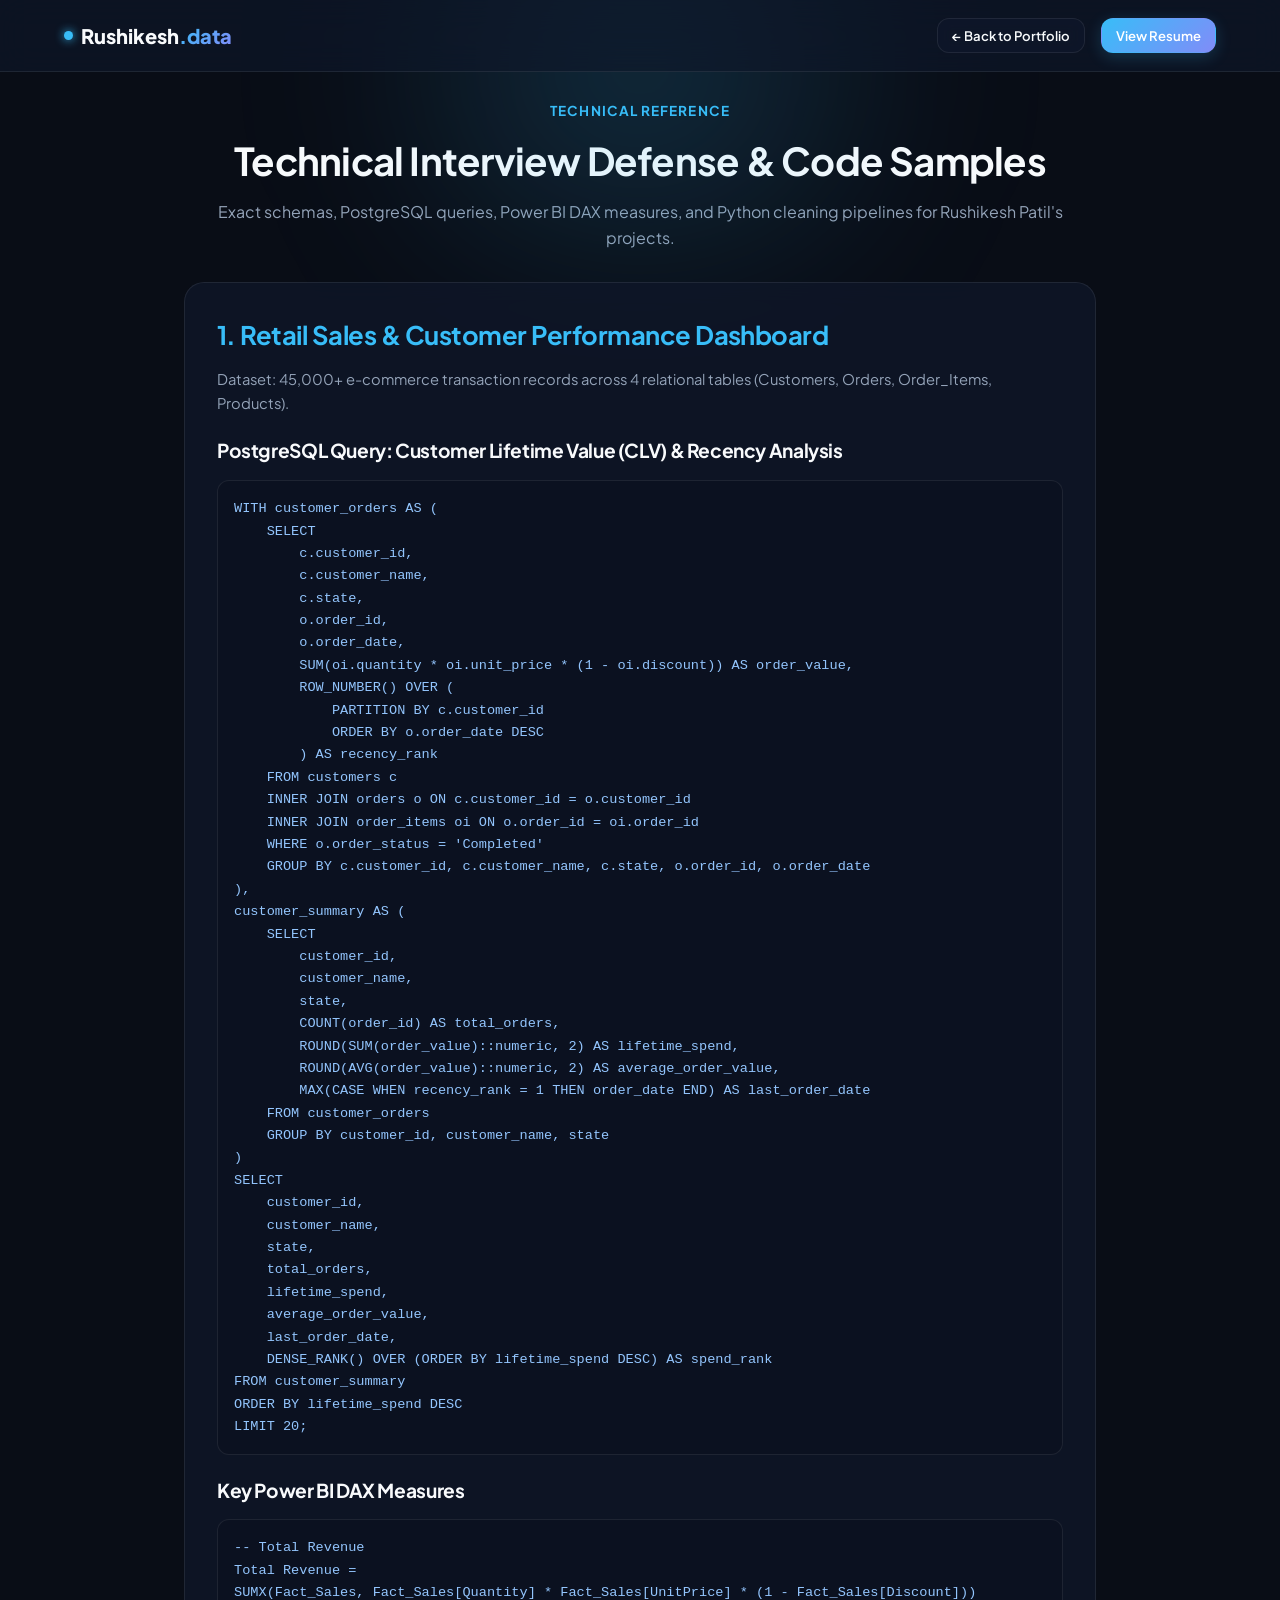
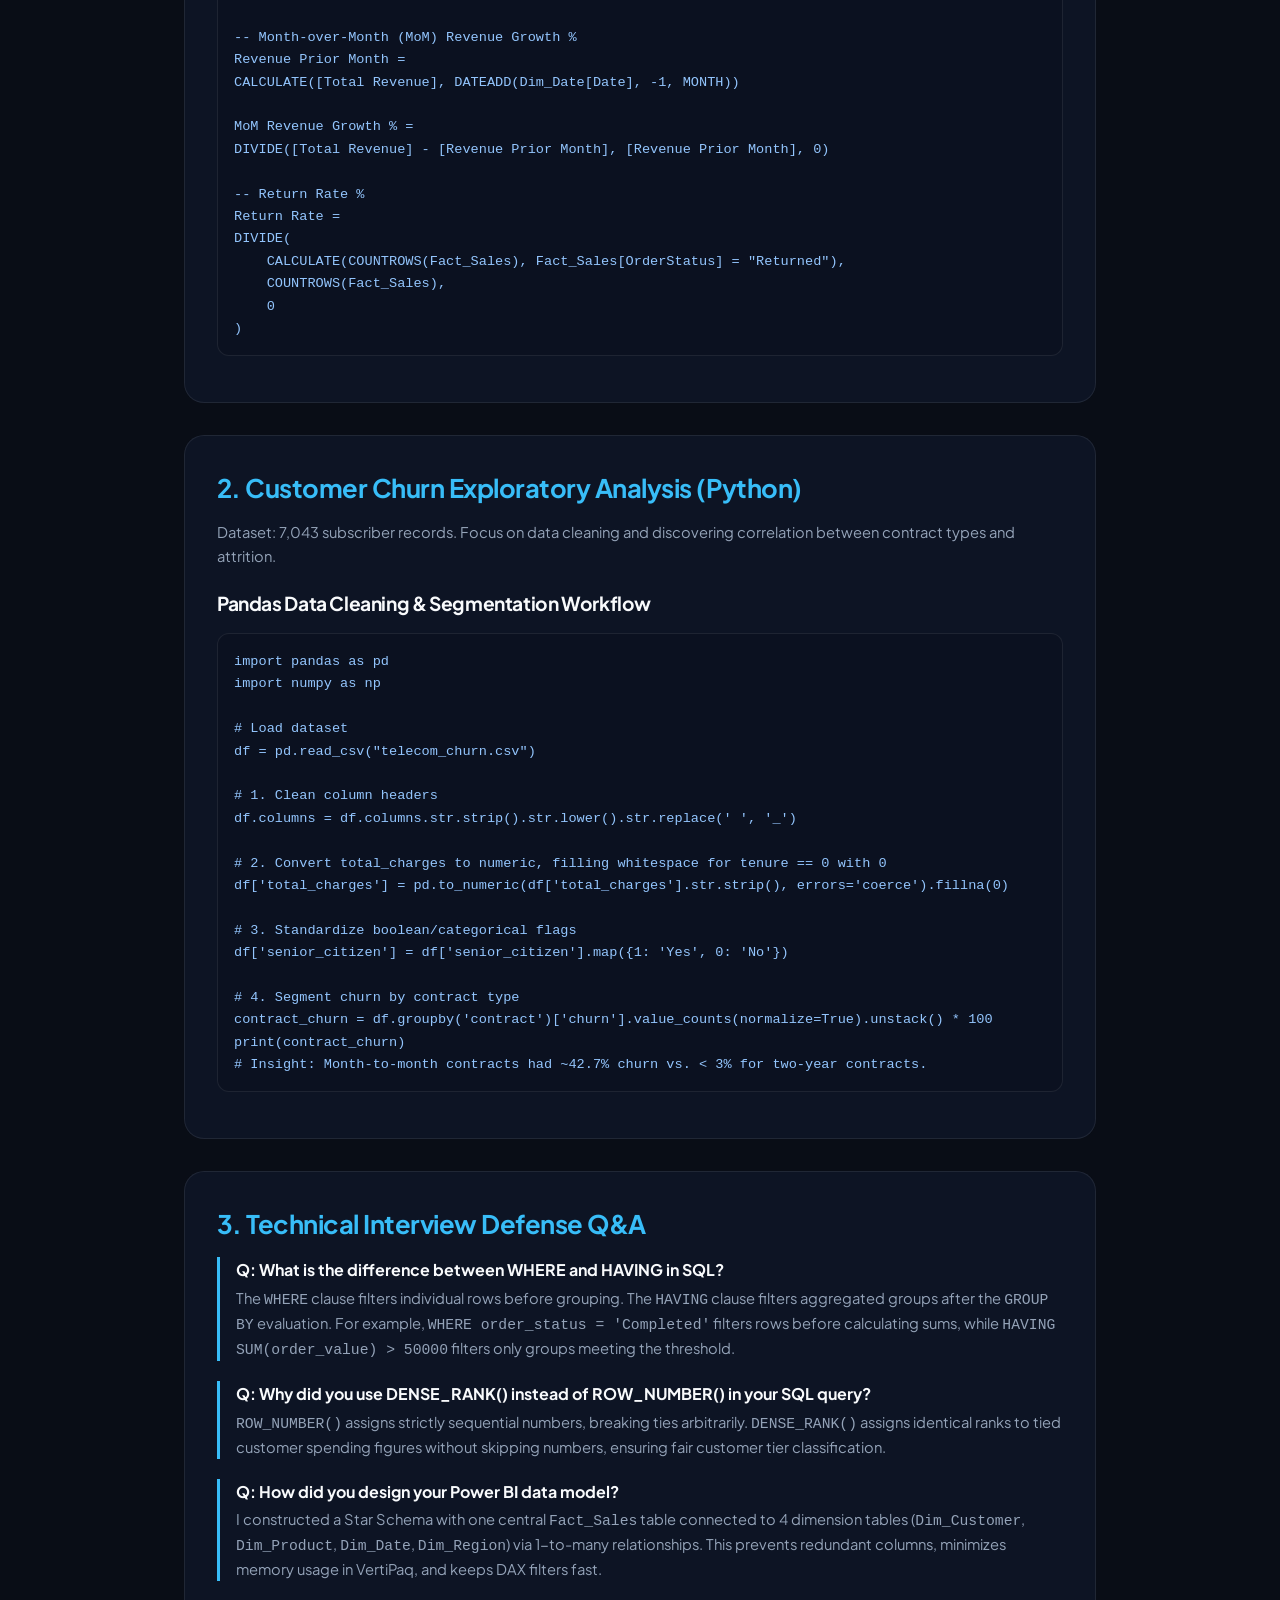
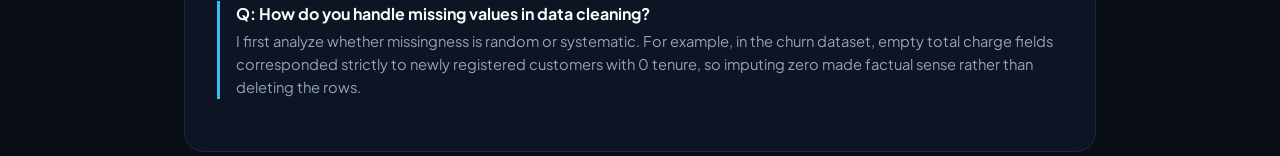
==== Interview_Defense_and_SQL_Samples.html @ 5e394f23 "Initial commit: Rushikesh Patil Data Analytics Portfolio & Resume Kit" ====
<!DOCTYPE html>
<html lang="en" data-theme="dark">
<head>
  <meta charset="UTF-8">
  <meta name="viewport" content="width=device-width, initial-scale=1.0">
  <title>Technical Interview Defense & Code Samples | Rushikesh Patil</title>
  <link rel="preconnect" href="https://fonts.googleapis.com">
  <link rel="preconnect" href="https://fonts.gstatic.com" crossorigin>
  <link href="https://fonts.googleapis.com/css2?family=JetBrains+Mono:wght@400;500;600&family=Plus+Jakarta+Sans:wght@400;500;600;700;800&display=swap" rel="stylesheet">
  <link rel="stylesheet" href="styles.css">
  <style>
    .docs-container {
      max-width: 960px;
      margin: 100px auto 80px auto;
      padding: 0 24px;
    }
    .doc-card {
      background: var(--bg-card);
      border: 1px solid var(--border-subtle);
      border-radius: var(--radius-lg);
      padding: 32px;
      margin-bottom: 32px;
      backdrop-filter: blur(12px);
    }
    .doc-card h2 {
      font-size: 1.6rem;
      margin-bottom: 12px;
      color: var(--accent-primary);
    }
    .doc-card h3 {
      font-size: 1.2rem;
      margin: 20px 0 10px 0;
    }
    .code-block {
      background: #0b1120;
      border: 1px solid rgba(255, 255, 255, 0.08);
      border-radius: var(--radius-md);
      padding: 16px;
      font-family: 'JetBrains Mono', monospace;
      font-size: 0.85rem;
      color: #93c5fd;
      overflow-x: auto;
      line-height: 1.5;
      margin: 14px 0;
    }
    .qa-box {
      border-left: 3px solid var(--accent-primary);
      padding-left: 16px;
      margin-bottom: 20px;
    }
    .qa-q {
      font-weight: 700;
      color: var(--text-main);
      margin-bottom: 4px;
    }
    .qa-a {
      color: var(--text-muted);
      font-size: 0.92rem;
      line-height: 1.55;
    }
  </style>
</head>
<body>

  <!-- Top Minimal Nav -->
  <nav class="navbar">
    <div class="container nav-container">
      <a href="index.html" class="nav-logo">
        <span class="logo-dot"></span>
        <span>Rushikesh<span class="gradient-text">.data</span></span>
      </a>
      <div class="nav-actions">
        <a href="index.html" class="btn btn-secondary btn-sm">← Back to Portfolio</a>
        <a href="Rushikesh_Patil_Resume.html" class="btn btn-primary btn-sm" target="_blank">View Resume</a>
      </div>
    </div>
  </nav>

  <main class="docs-container">
    <div style="margin-bottom: 32px; text-align: center;">
      <div class="section-tag">Technical Reference</div>
      <h1 style="font-size: 2.4rem; margin-bottom: 8px;">Technical Interview Defense & Code Samples</h1>
      <p style="color: var(--text-muted);">Exact schemas, PostgreSQL queries, Power BI DAX measures, and Python cleaning pipelines for Rushikesh Patil's projects.</p>
    </div>

    <!-- Project 1 -->
    <div class="doc-card">
      <h2>1. Retail Sales & Customer Performance Dashboard</h2>
      <p style="color: var(--text-muted); font-size: 0.92rem;">
        Dataset: 45,000+ e-commerce transaction records across 4 relational tables (Customers, Orders, Order_Items, Products).
      </p>

      <h3>PostgreSQL Query: Customer Lifetime Value (CLV) & Recency Analysis</h3>
      <pre class="code-block"><code>WITH customer_orders AS (
    SELECT 
        c.customer_id,
        c.customer_name,
        c.state,
        o.order_id,
        o.order_date,
        SUM(oi.quantity * oi.unit_price * (1 - oi.discount)) AS order_value,
        ROW_NUMBER() OVER (
            PARTITION BY c.customer_id 
            ORDER BY o.order_date DESC
        ) AS recency_rank
    FROM customers c
    INNER JOIN orders o ON c.customer_id = o.customer_id
    INNER JOIN order_items oi ON o.order_id = oi.order_id
    WHERE o.order_status = 'Completed'
    GROUP BY c.customer_id, c.customer_name, c.state, o.order_id, o.order_date
),
customer_summary AS (
    SELECT 
        customer_id,
        customer_name,
        state,
        COUNT(order_id) AS total_orders,
        ROUND(SUM(order_value)::numeric, 2) AS lifetime_spend,
        ROUND(AVG(order_value)::numeric, 2) AS average_order_value,
        MAX(CASE WHEN recency_rank = 1 THEN order_date END) AS last_order_date
    FROM customer_orders
    GROUP BY customer_id, customer_name, state
)
SELECT 
    customer_id,
    customer_name,
    state,
    total_orders,
    lifetime_spend,
    average_order_value,
    last_order_date,
    DENSE_RANK() OVER (ORDER BY lifetime_spend DESC) AS spend_rank
FROM customer_summary
ORDER BY lifetime_spend DESC
LIMIT 20;</code></pre>

      <h3>Key Power BI DAX Measures</h3>
      <pre class="code-block"><code>-- Total Revenue
Total Revenue = 
SUMX(Fact_Sales, Fact_Sales[Quantity] * Fact_Sales[UnitPrice] * (1 - Fact_Sales[Discount]))

-- Month-over-Month (MoM) Revenue Growth %
Revenue Prior Month = 
CALCULATE([Total Revenue], DATEADD(Dim_Date[Date], -1, MONTH))

MoM Revenue Growth % = 
DIVIDE([Total Revenue] - [Revenue Prior Month], [Revenue Prior Month], 0)

-- Return Rate %
Return Rate = 
DIVIDE(
    CALCULATE(COUNTROWS(Fact_Sales), Fact_Sales[OrderStatus] = "Returned"),
    COUNTROWS(Fact_Sales),
    0
)</code></pre>
    </div>

    <!-- Project 2 -->
    <div class="doc-card">
      <h2>2. Customer Churn Exploratory Analysis (Python)</h2>
      <p style="color: var(--text-muted); font-size: 0.92rem;">
        Dataset: 7,043 subscriber records. Focus on data cleaning and discovering correlation between contract types and attrition.
      </p>

      <h3>Pandas Data Cleaning & Segmentation Workflow</h3>
      <pre class="code-block"><code>import pandas as pd
import numpy as np

# Load dataset
df = pd.read_csv("telecom_churn.csv")

# 1. Clean column headers
df.columns = df.columns.str.strip().str.lower().str.replace(' ', '_')

# 2. Convert total_charges to numeric, filling whitespace for tenure == 0 with 0
df['total_charges'] = pd.to_numeric(df['total_charges'].str.strip(), errors='coerce').fillna(0)

# 3. Standardize boolean/categorical flags
df['senior_citizen'] = df['senior_citizen'].map({1: 'Yes', 0: 'No'})

# 4. Segment churn by contract type
contract_churn = df.groupby('contract')['churn'].value_counts(normalize=True).unstack() * 100
print(contract_churn)
# Insight: Month-to-month contracts had ~42.7% churn vs. < 3% for two-year contracts.</code></pre>
    </div>

    <!-- Interview Q&A -->
    <div class="doc-card">
      <h2>3. Technical Interview Defense Q&A</h2>

      <div class="qa-box">
        <div class="qa-q">Q: What is the difference between WHERE and HAVING in SQL?</div>
        <div class="qa-a">
          The <code>WHERE</code> clause filters individual rows before grouping. The <code>HAVING</code> clause filters aggregated groups after the <code>GROUP BY</code> evaluation. For example, <code>WHERE order_status = 'Completed'</code> filters rows before calculating sums, while <code>HAVING SUM(order_value) &gt; 50000</code> filters only groups meeting the threshold.
        </div>
      </div>

      <div class="qa-box">
        <div class="qa-q">Q: Why did you use DENSE_RANK() instead of ROW_NUMBER() in your SQL query?</div>
        <div class="qa-a">
          <code>ROW_NUMBER()</code> assigns strictly sequential numbers, breaking ties arbitrarily. <code>DENSE_RANK()</code> assigns identical ranks to tied customer spending figures without skipping numbers, ensuring fair customer tier classification.
        </div>
      </div>

      <div class="qa-box">
        <div class="qa-q">Q: How did you design your Power BI data model?</div>
        <div class="qa-a">
          I constructed a Star Schema with one central <code>Fact_Sales</code> table connected to 4 dimension tables (<code>Dim_Customer</code>, <code>Dim_Product</code>, <code>Dim_Date</code>, <code>Dim_Region</code>) via 1-to-many relationships. This prevents redundant columns, minimizes memory usage in VertiPaq, and keeps DAX filters fast.
        </div>
      </div>

      <div class="qa-box">
        <div class="qa-q">Q: How do you handle missing values in data cleaning?</div>
        <div class="qa-a">
          I first analyze whether missingness is random or systematic. For example, in the churn dataset, empty total charge fields corresponded strictly to newly registered customers with 0 tenure, so imputing zero made factual sense rather than deleting the rows.
        </div>
      </div>
    </div>
  </main>

  <footer>
    <div class="container footer-content">
      <div>Rushikesh Patil &copy; 2025. Data Analytics Portfolio & Interview Guide.</div>
      <a href="index.html" class="nav-link">Back to Main Portfolio</a>
    </div>
  </footer>

</body>
</html>
---- styles.css ----
/* ==========================================================================
   RUSHIKESH PATIL - PORTFOLIO STYLESHEET
   Modern Glassmorphism & High-Performance Responsive Design
   ========================================================================== */

:root {
  /* Dark Theme (Default) */
  --bg-base: #090d16;
  --bg-surface: #0f172a;
  --bg-card: rgba(15, 23, 42, 0.75);
  --bg-card-hover: rgba(30, 41, 59, 0.85);
  --bg-glass: rgba(15, 23, 42, 0.65);
  --border-subtle: rgba(255, 255, 255, 0.08);
  --border-hover: rgba(56, 189, 248, 0.4);
  
  --text-main: #f8fafc;
  --text-muted: #94a3b8;
  --text-faint: #64748b;
  
  --accent-primary: #38bdf8;
  --accent-secondary: #818cf8;
  --accent-gradient: linear-gradient(135deg, #38bdf8 0%, #818cf8 100%);
  --accent-glow: rgba(56, 189, 248, 0.2);
  
  --badge-bg: rgba(56, 189, 248, 0.1);
  --badge-border: rgba(56, 189, 248, 0.25);
  --success-color: #34d399;
  --warning-color: #fbbf24;
  
  --shadow-sm: 0 2px 8px rgba(0, 0, 0, 0.3);
  --shadow-md: 0 8px 30px rgba(0, 0, 0, 0.4);
  --shadow-glow: 0 0 40px rgba(56, 189, 248, 0.12);
  
  --radius-sm: 6px;
  --radius-md: 12px;
  --radius-lg: 20px;
  --radius-full: 9999px;
  
  --transition-fast: 0.15s cubic-bezier(0.4, 0, 0.2, 1);
  --transition-smooth: 0.3s cubic-bezier(0.4, 0, 0.2, 1);
}

[data-theme="light"] {
  --bg-base: #f8fafc;
  --bg-surface: #ffffff;
  --bg-card: rgba(255, 255, 255, 0.85);
  --bg-card-hover: #ffffff;
  --bg-glass: rgba(255, 255, 255, 0.8);
  --border-subtle: rgba(0, 0, 0, 0.08);
  --border-hover: rgba(2, 132, 199, 0.4);
  
  --text-main: #0f172a;
  --text-muted: #475569;
  --text-faint: #94a3b8;
  
  --accent-primary: #0284c7;
  --accent-secondary: #6366f1;
  --accent-gradient: linear-gradient(135deg, #0284c7 0%, #6366f1 100%);
  --accent-glow: rgba(2, 132, 199, 0.15);
  
  --badge-bg: rgba(2, 132, 199, 0.08);
  --badge-border: rgba(2, 132, 199, 0.2);
  --success-color: #059669;
  --warning-color: #d97706;
  
  --shadow-sm: 0 2px 8px rgba(0, 0, 0, 0.05);
  --shadow-md: 0 8px 30px rgba(0, 0, 0, 0.08);
  --shadow-glow: 0 0 35px rgba(2, 132, 199, 0.08);
}

/* Base Reset */
* {
  box-sizing: border-box;
  margin: 0;
  padding: 0;
}

html {
  scroll-behavior: smooth;
  scroll-padding-top: 80px;
}

body {
  font-family: 'Plus Jakarta Sans', -apple-system, BlinkMacSystemFont, 'Segoe UI', Roboto, sans-serif;
  background-color: var(--bg-base);
  color: var(--text-main);
  line-height: 1.6;
  transition: background-color var(--transition-smooth), color var(--transition-smooth);
  overflow-x: hidden;
  position: relative;
}

/* Ambient Background Light */
body::before {
  content: '';
  position: fixed;
  top: -15%;
  left: 20%;
  width: 60vw;
  height: 45vh;
  background: radial-gradient(circle, var(--accent-glow) 0%, transparent 70%);
  filter: blur(80px);
  pointer-events: none;
  z-index: 0;
}

/* Typography Helpers */
h1, h2, h3, h4 {
  color: var(--text-main);
  font-weight: 700;
  letter-spacing: -0.02em;
}

.gradient-text {
  background: var(--accent-gradient);
  -webkit-background-clip: text;
  -webkit-text-fill-color: transparent;
}

/* Container */
.container {
  max-width: 1200px;
  margin: 0 auto;
  padding: 0 24px;
  position: relative;
  z-index: 1;
}

/* ==========================================================================
   NAVIGATION BAR
   ========================================================================== */
.navbar {
  position: fixed;
  top: 0;
  left: 0;
  right: 0;
  height: 72px;
  background: var(--bg-glass);
  backdrop-filter: blur(16px);
  -webkit-backdrop-filter: blur(16px);
  border-bottom: 1px solid var(--border-subtle);
  z-index: 1000;
  transition: all var(--transition-smooth);
}

.nav-container {
  display: flex;
  justify-content: space-between;
  align-items: center;
  height: 100%;
}

.nav-logo {
  font-size: 1.25rem;
  font-weight: 800;
  text-decoration: none;
  color: var(--text-main);
  display: flex;
  align-items: center;
  gap: 8px;
}

.logo-dot {
  width: 9px;
  height: 9px;
  background: var(--accent-primary);
  border-radius: 50%;
  box-shadow: 0 0 10px var(--accent-primary);
}

.nav-links {
  display: flex;
  align-items: center;
  gap: 28px;
  list-style: none;
}

.nav-link {
  color: var(--text-muted);
  text-decoration: none;
  font-size: 0.92rem;
  font-weight: 500;
  transition: color var(--transition-fast);
}

.nav-link:hover, .nav-link.active {
  color: var(--text-main);
}

.nav-actions {
  display: flex;
  align-items: center;
  gap: 16px;
}

.theme-toggle-btn {
  background: transparent;
  border: 1px solid var(--border-subtle);
  color: var(--text-muted);
  width: 38px;
  height: 38px;
  border-radius: var(--radius-md);
  display: flex;
  align-items: center;
  justify-content: center;
  cursor: pointer;
  transition: all var(--transition-fast);
}

.theme-toggle-btn:hover {
  color: var(--text-main);
  border-color: var(--border-hover);
  background: var(--bg-card);
}

.mobile-menu-btn {
  display: none;
  background: transparent;
  border: none;
  color: var(--text-main);
  font-size: 1.5rem;
  cursor: pointer;
}

/* ==========================================================================
   BUTTONS
   ========================================================================== */
.btn {
  display: inline-flex;
  align-items: center;
  gap: 8px;
  padding: 10px 20px;
  border-radius: var(--radius-md);
  font-size: 0.92rem;
  font-weight: 600;
  text-decoration: none;
  cursor: pointer;
  transition: all var(--transition-fast);
  border: 1px solid transparent;
}

.btn-primary {
  background: var(--accent-gradient);
  color: #ffffff;
  box-shadow: 0 4px 16px var(--accent-glow);
}

.btn-primary:hover {
  transform: translateY(-2px);
  box-shadow: 0 6px 24px rgba(56, 189, 248, 0.35);
}

.btn-secondary {
  background: var(--bg-card);
  color: var(--text-main);
  border-color: var(--border-subtle);
  backdrop-filter: blur(8px);
}

.btn-secondary:hover {
  background: var(--bg-card-hover);
  border-color: var(--border-hover);
  transform: translateY(-2px);
}

.btn-sm {
  padding: 6px 14px;
  font-size: 0.82rem;
}

/* ==========================================================================
   HERO SECTION
   ========================================================================== */
.hero-section {
  padding: 140px 0 80px 0;
  position: relative;
}

.hero-grid {
  display: grid;
  grid-template-columns: 1.15fr 0.85fr;
  gap: 48px;
  align-items: center;
}

.status-pill {
  display: inline-flex;
  align-items: center;
  gap: 8px;
  background: var(--badge-bg);
  border: 1px solid var(--badge-border);
  color: var(--accent-primary);
  padding: 6px 14px;
  border-radius: var(--radius-full);
  font-size: 0.82rem;
  font-weight: 600;
  margin-bottom: 20px;
}

.status-indicator {
  width: 8px;
  height: 8px;
  background-color: var(--success-color);
  border-radius: 50%;
  animation: pulse 2s infinite;
}

@keyframes pulse {
  0% { transform: scale(0.95); box-shadow: 0 0 0 0 rgba(52, 211, 153, 0.7); }
  70% { transform: scale(1); box-shadow: 0 0 0 8px rgba(52, 211, 153, 0); }
  100% { transform: scale(0.95); box-shadow: 0 0 0 0 rgba(52, 211, 153, 0); }
}

.hero-title {
  font-size: 3.2rem;
  line-height: 1.15;
  margin-bottom: 16px;
  letter-spacing: -0.03em;
}

.hero-subtitle {
  font-size: 1.2rem;
  color: var(--accent-primary);
  font-weight: 600;
  margin-bottom: 18px;
}

.hero-desc {
  font-size: 1.05rem;
  color: var(--text-muted);
  line-height: 1.65;
  margin-bottom: 32px;
  max-width: 580px;
}

.hero-cta-group {
  display: flex;
  flex-wrap: wrap;
  gap: 14px;
  margin-bottom: 40px;
}

.hero-stats-row {
  display: grid;
  grid-template-columns: repeat(3, 1fr);
  gap: 16px;
  padding-top: 24px;
  border-top: 1px solid var(--border-subtle);
}

.stat-item h3 {
  font-size: 1.7rem;
  color: var(--text-main);
  font-weight: 800;
}

.stat-item p {
  font-size: 0.82rem;
  color: var(--text-muted);
  font-weight: 500;
}

/* Hero Code Card */
.hero-visual {
  position: relative;
}

.code-window {
  background: var(--bg-surface);
  border: 1px solid var(--border-subtle);
  border-radius: var(--radius-lg);
  box-shadow: var(--shadow-md), var(--shadow-glow);
  overflow: hidden;
  backdrop-filter: blur(12px);
}

.code-header {
  display: flex;
  justify-content: space-between;
  align-items: center;
  padding: 12px 18px;
  background: rgba(0, 0, 0, 0.2);
  border-bottom: 1px solid var(--border-subtle);
}

.window-dots {
  display: flex;
  gap: 6px;
}

.dot {
  width: 11px;
  height: 11px;
  border-radius: 50%;
}

.dot-red { background: #ef4444; }
.dot-yellow { background: #f59e0b; }
.dot-green { background: #10b981; }

.window-title {
  font-family: 'JetBrains Mono', monospace;
  font-size: 0.78rem;
  color: var(--text-muted);
}

.code-body {
  padding: 20px;
  font-family: 'JetBrains Mono', monospace;
  font-size: 0.82rem;
  line-height: 1.6;
  color: #e2e8f0;
  overflow-x: auto;
}

.code-keyword { color: #f472b6; font-weight: 600; }
.code-func { color: #60a5fa; }
.code-str { color: #a7f3d0; }
.code-comment { color: #64748b; font-style: italic; }

/* ==========================================================================
   INTERACTIVE ANALYTICS PLAYGROUND
   ========================================================================== */
.playground-section {
  padding: 80px 0;
  position: relative;
}

.section-header {
  text-align: center;
  max-width: 680px;
  margin: 0 auto 48px auto;
}

.section-tag {
  color: var(--accent-primary);
  font-size: 0.85rem;
  font-weight: 700;
  text-transform: uppercase;
  letter-spacing: 0.08em;
  margin-bottom: 8px;
}

.section-title {
  font-size: 2.3rem;
  margin-bottom: 12px;
}

.section-desc {
  color: var(--text-muted);
  font-size: 1rem;
}

.playground-card {
  background: var(--bg-card);
  border: 1px solid var(--border-subtle);
  border-radius: var(--radius-lg);
  padding: 24px;
  box-shadow: var(--shadow-md);
  backdrop-filter: blur(12px);
}

.playground-controls {
  display: flex;
  gap: 12px;
  flex-wrap: wrap;
  margin-bottom: 24px;
  padding-bottom: 20px;
  border-bottom: 1px solid var(--border-subtle);
}

.query-btn {
  background: var(--bg-surface);
  border: 1px solid var(--border-subtle);
  color: var(--text-muted);
  padding: 10px 18px;
  border-radius: var(--radius-md);
  font-size: 0.85rem;
  font-weight: 600;
  cursor: pointer;
  transition: all var(--transition-fast);
}

.query-btn:hover {
  border-color: var(--border-hover);
  color: var(--text-main);
}

.query-btn.active {
  background: var(--badge-bg);
  border-color: var(--accent-primary);
  color: var(--accent-primary);
}

.playground-display {
  display: grid;
  grid-template-columns: 1fr 1fr;
  gap: 24px;
}

.query-explanation {
  background: var(--bg-surface);
  border: 1px solid var(--border-subtle);
  border-radius: var(--radius-md);
  padding: 20px;
}

.query-explanation h4 {
  font-size: 1rem;
  margin-bottom: 8px;
  display: flex;
  align-items: center;
  gap: 8px;
}

.explanation-text {
  font-size: 0.9rem;
  color: var(--text-muted);
  margin-bottom: 16px;
  line-height: 1.5;
}

.sql-preview-box {
  background: #0b1120;
  border: 1px solid rgba(255, 255, 255, 0.06);
  border-radius: var(--radius-sm);
  padding: 14px;
  font-family: 'JetBrains Mono', monospace;
  font-size: 0.78rem;
  color: #93c5fd;
  white-space: pre-wrap;
  line-height: 1.5;
  max-height: 180px;
  overflow-y: auto;
}

.result-table-box {
  background: var(--bg-surface);
  border: 1px solid var(--border-subtle);
  border-radius: var(--radius-md);
  padding: 20px;
  overflow-x: auto;
}

.result-table-header {
  display: flex;
  justify-content: space-between;
  align-items: center;
  margin-bottom: 14px;
}

.result-badge {
  font-size: 0.75rem;
  padding: 3px 8px;
  background: rgba(52, 211, 153, 0.1);
  color: var(--success-color);
  border-radius: var(--radius-full);
  font-weight: 600;
}

.data-table {
  width: 100%;
  border-collapse: collapse;
  font-size: 0.85rem;
}

.data-table th {
  text-align: left;
  padding: 10px 12px;
  color: var(--text-muted);
  font-weight: 600;
  border-bottom: 1px solid var(--border-subtle);
  background: rgba(0, 0, 0, 0.15);
}

.data-table td {
  padding: 10px 12px;
  color: var(--text-main);
  border-bottom: 1px solid rgba(255, 255, 255, 0.04);
}

.data-table tr:hover td {
  background: rgba(255, 255, 255, 0.02);
}

/* ==========================================================================
   SKILLS SECTION
   ========================================================================== */
.skills-section {
  padding: 80px 0;
}

.skills-grid {
  display: grid;
  grid-template-columns: repeat(auto-fit, minmax(260px, 1fr));
  gap: 20px;
}

.skill-category-card {
  background: var(--bg-card);
  border: 1px solid var(--border-subtle);
  border-radius: var(--radius-lg);
  padding: 24px;
  transition: all var(--transition-smooth);
}

.skill-category-card:hover {
  transform: translateY(-4px);
  border-color: var(--border-hover);
  box-shadow: var(--shadow-md);
}

.category-icon {
  width: 44px;
  height: 44px;
  background: var(--badge-bg);
  color: var(--accent-primary);
  border-radius: var(--radius-md);
  display: flex;
  align-items: center;
  justify-content: center;
  font-size: 1.25rem;
  margin-bottom: 18px;
}

.skill-category-card h3 {
  font-size: 1.15rem;
  margin-bottom: 14px;
}

.skill-tags {
  display: flex;
  flex-wrap: wrap;
  gap: 8px;
}

.skill-tag {
  background: var(--bg-surface);
  border: 1px solid var(--border-subtle);
  color: var(--text-main);
  padding: 6px 12px;
  border-radius: var(--radius-sm);
  font-size: 0.8rem;
  font-weight: 500;
  transition: all var(--transition-fast);
}

.skill-tag:hover {
  border-color: var(--accent-primary);
  color: var(--accent-primary);
}

/* ==========================================================================
   PROJECTS SECTION
   ========================================================================== */
.projects-section {
  padding: 80px 0;
}

.projects-grid {
  display: grid;
  grid-template-columns: repeat(auto-fit, minmax(340px, 1fr));
  gap: 24px;
}

.project-card {
  background: var(--bg-card);
  border: 1px solid var(--border-subtle);
  border-radius: var(--radius-lg);
  padding: 28px;
  display: flex;
  flex-direction: column;
  justify-content: space-between;
  transition: all var(--transition-smooth);
  position: relative;
  overflow: hidden;
}

.project-card:hover {
  transform: translateY(-4px);
  border-color: var(--border-hover);
  box-shadow: var(--shadow-md), var(--shadow-glow);
}

.project-tag-bar {
  display: flex;
  justify-content: space-between;
  align-items: center;
  margin-bottom: 14px;
}

.project-category {
  font-size: 0.75rem;
  font-weight: 700;
  color: var(--accent-primary);
  text-transform: uppercase;
  letter-spacing: 0.05em;
}

.project-title {
  font-size: 1.35rem;
  margin-bottom: 10px;
  line-height: 1.3;
}

.project-description {
  font-size: 0.92rem;
  color: var(--text-muted);
  line-height: 1.6;
  margin-bottom: 20px;
}

.project-highlights {
  list-style-type: none;
  margin-bottom: 24px;
}

.project-highlights li {
  font-size: 0.86rem;
  color: var(--text-main);
  margin-bottom: 8px;
  position: relative;
  padding-left: 18px;
  line-height: 1.45;
}

.project-highlights li::before {
  content: '▸';
  position: absolute;
  left: 0;
  color: var(--accent-primary);
}

.project-tech-stack {
  display: flex;
  flex-wrap: wrap;
  gap: 6px;
  margin-bottom: 24px;
}

.tech-badge {
  background: var(--badge-bg);
  color: var(--accent-primary);
  border: 1px solid var(--badge-border);
  font-size: 0.75rem;
  font-weight: 600;
  padding: 4px 10px;
  border-radius: var(--radius-full);
}

.project-footer {
  display: flex;
  gap: 12px;
  padding-top: 18px;
  border-top: 1px solid var(--border-subtle);
}

/* ==========================================================================
   EXPERIENCE & TIMELINE SECTION
   ========================================================================== */
.experience-section {
  padding: 80px 0;
}

.timeline {
  position: relative;
  max-width: 820px;
  margin: 0 auto;
  padding-left: 32px;
}

.timeline::before {
  content: '';
  position: absolute;
  left: 7px;
  top: 8px;
  bottom: 8px;
  width: 2px;
  background: var(--border-subtle);
}

.timeline-item {
  position: relative;
  margin-bottom: 40px;
}

.timeline-item:last-child {
  margin-bottom: 0;
}

.timeline-dot {
  position: absolute;
  left: -32px;
  top: 6px;
  width: 16px;
  height: 16px;
  border-radius: 50%;
  background: var(--bg-base);
  border: 3px solid var(--accent-primary);
  box-shadow: 0 0 10px var(--accent-primary);
}

.timeline-card {
  background: var(--bg-card);
  border: 1px solid var(--border-subtle);
  border-radius: var(--radius-lg);
  padding: 24px;
  transition: border-color var(--transition-fast);
}

.timeline-card:hover {
  border-color: var(--border-hover);
}

.timeline-header {
  display: flex;
  justify-content: space-between;
  align-items: baseline;
  margin-bottom: 8px;
  flex-wrap: wrap;
  gap: 8px;
}

.timeline-role {
  font-size: 1.15rem;
  font-weight: 700;
  color: var(--text-main);
}

.timeline-company {
  color: var(--accent-primary);
  font-weight: 600;
  font-size: 0.95rem;
}

.timeline-meta {
  font-size: 0.85rem;
  color: var(--text-muted);
}

.timeline-bullets {
  list-style-type: none;
  margin-top: 14px;
}

.timeline-bullets li {
  font-size: 0.9rem;
  color: var(--text-muted);
  margin-bottom: 8px;
  position: relative;
  padding-left: 18px;
  line-height: 1.5;
}

.timeline-bullets li::before {
  content: '•';
  position: absolute;
  left: 0;
  color: var(--accent-primary);
  font-weight: bold;
}

/* ==========================================================================
   EDUCATION & CERTIFICATIONS
   ========================================================================== */
.credentials-grid {
  display: grid;
  grid-template-columns: 1fr 1fr;
  gap: 24px;
  margin-top: 24px;
}

.credential-box {
  background: var(--bg-card);
  border: 1px solid var(--border-subtle);
  border-radius: var(--radius-lg);
  padding: 24px;
}

.credential-box h3 {
  font-size: 1.1rem;
  margin-bottom: 16px;
  display: flex;
  align-items: center;
  gap: 8px;
}

.cert-item {
  display: flex;
  justify-content: space-between;
  align-items: center;
  padding: 12px 0;
  border-bottom: 1px solid var(--border-subtle);
}

.cert-item:last-child {
  border-bottom: none;
  padding-bottom: 0;
}

.cert-info h4 {
  font-size: 0.92rem;
  margin-bottom: 2px;
}

.cert-info p {
  font-size: 0.82rem;
  color: var(--text-muted);
}

.cert-year {
  font-size: 0.82rem;
  font-weight: 600;
  color: var(--accent-primary);
}

/* ==========================================================================
   CONTACT SECTION
   ========================================================================== */
.contact-section {
  padding: 80px 0 100px 0;
}

.contact-card {
  background: var(--bg-card);
  border: 1px solid var(--border-subtle);
  border-radius: var(--radius-lg);
  padding: 40px;
  box-shadow: var(--shadow-md);
  display: grid;
  grid-template-columns: 1fr 1.2fr;
  gap: 40px;
}

.contact-info-block h3 {
  font-size: 1.8rem;
  margin-bottom: 12px;
}

.contact-info-block p {
  color: var(--text-muted);
  font-size: 0.95rem;
  margin-bottom: 24px;
  line-height: 1.6;
}

.contact-direct-links {
  display: flex;
  flex-direction: column;
  gap: 14px;
  margin-bottom: 28px;
}

.direct-link-row {
  display: flex;
  align-items: center;
  gap: 12px;
  color: var(--text-main);
  text-decoration: none;
  font-size: 0.92rem;
  font-weight: 500;
  transition: color var(--transition-fast);
}

.direct-link-row:hover {
  color: var(--accent-primary);
}

.direct-icon {
  width: 36px;
  height: 36px;
  background: var(--badge-bg);
  color: var(--accent-primary);
  border-radius: var(--radius-md);
  display: flex;
  align-items: center;
  justify-content: center;
}

/* Contact Form */
.quick-form {
  display: flex;
  flex-direction: column;
  gap: 16px;
}

.form-group {
  display: flex;
  flex-direction: column;
  gap: 6px;
}

.form-group label {
  font-size: 0.85rem;
  font-weight: 600;
  color: var(--text-muted);
}

.form-control {
  background: var(--bg-surface);
  border: 1px solid var(--border-subtle);
  border-radius: var(--radius-md);
  padding: 12px 16px;
  color: var(--text-main);
  font-family: inherit;
  font-size: 0.92rem;
  transition: all var(--transition-fast);
}

.form-control:focus {
  outline: none;
  border-color: var(--accent-primary);
  box-shadow: 0 0 0 3px var(--badge-bg);
}

textarea.form-control {
  resize: vertical;
  min-height: 100px;
}

/* ==========================================================================
   FOOTER
   ========================================================================== */
footer {
  background: var(--bg-surface);
  border-top: 1px solid var(--border-subtle);
  padding: 32px 0;
  font-size: 0.88rem;
  color: var(--text-muted);
}

.footer-content {
  display: flex;
  justify-content: space-between;
  align-items: center;
  flex-wrap: wrap;
  gap: 16px;
}

/* Toast Notification */
.toast-notice {
  position: fixed;
  bottom: 24px;
  right: 24px;
  background: var(--bg-surface);
  color: var(--text-main);
  border: 1px solid var(--accent-primary);
  padding: 12px 20px;
  border-radius: var(--radius-md);
  box-shadow: var(--shadow-md);
  z-index: 2000;
  display: none;
  align-items: center;
  gap: 8px;
  font-size: 0.9rem;
  animation: slideIn 0.3s ease;
}

@keyframes slideIn {
  from { transform: translateY(20px); opacity: 0; }
  to { transform: translateY(0); opacity: 1; }
}

/* ==========================================================================
   RESPONSIVE MEDIA QUERIES
   ========================================================================== */
@media (max-width: 992px) {
  .hero-grid {
    grid-template-columns: 1fr;
    gap: 40px;
  }
  
  .playground-display {
    grid-template-columns: 1fr;
  }
  
  .contact-card {
    grid-template-columns: 1fr;
    gap: 32px;
  }
  
  .credentials-grid {
    grid-template-columns: 1fr;
  }
}

@media (max-width: 768px) {
  .nav-links {
    display: none;
  }
  
  .mobile-menu-btn {
    display: block;
  }
  
  .hero-title {
    font-size: 2.4rem;
  }
  
  .hero-stats-row {
    grid-template-columns: 1fr;
    gap: 14px;
  }
  
  .section-title {
    font-size: 1.8rem;
  }
}
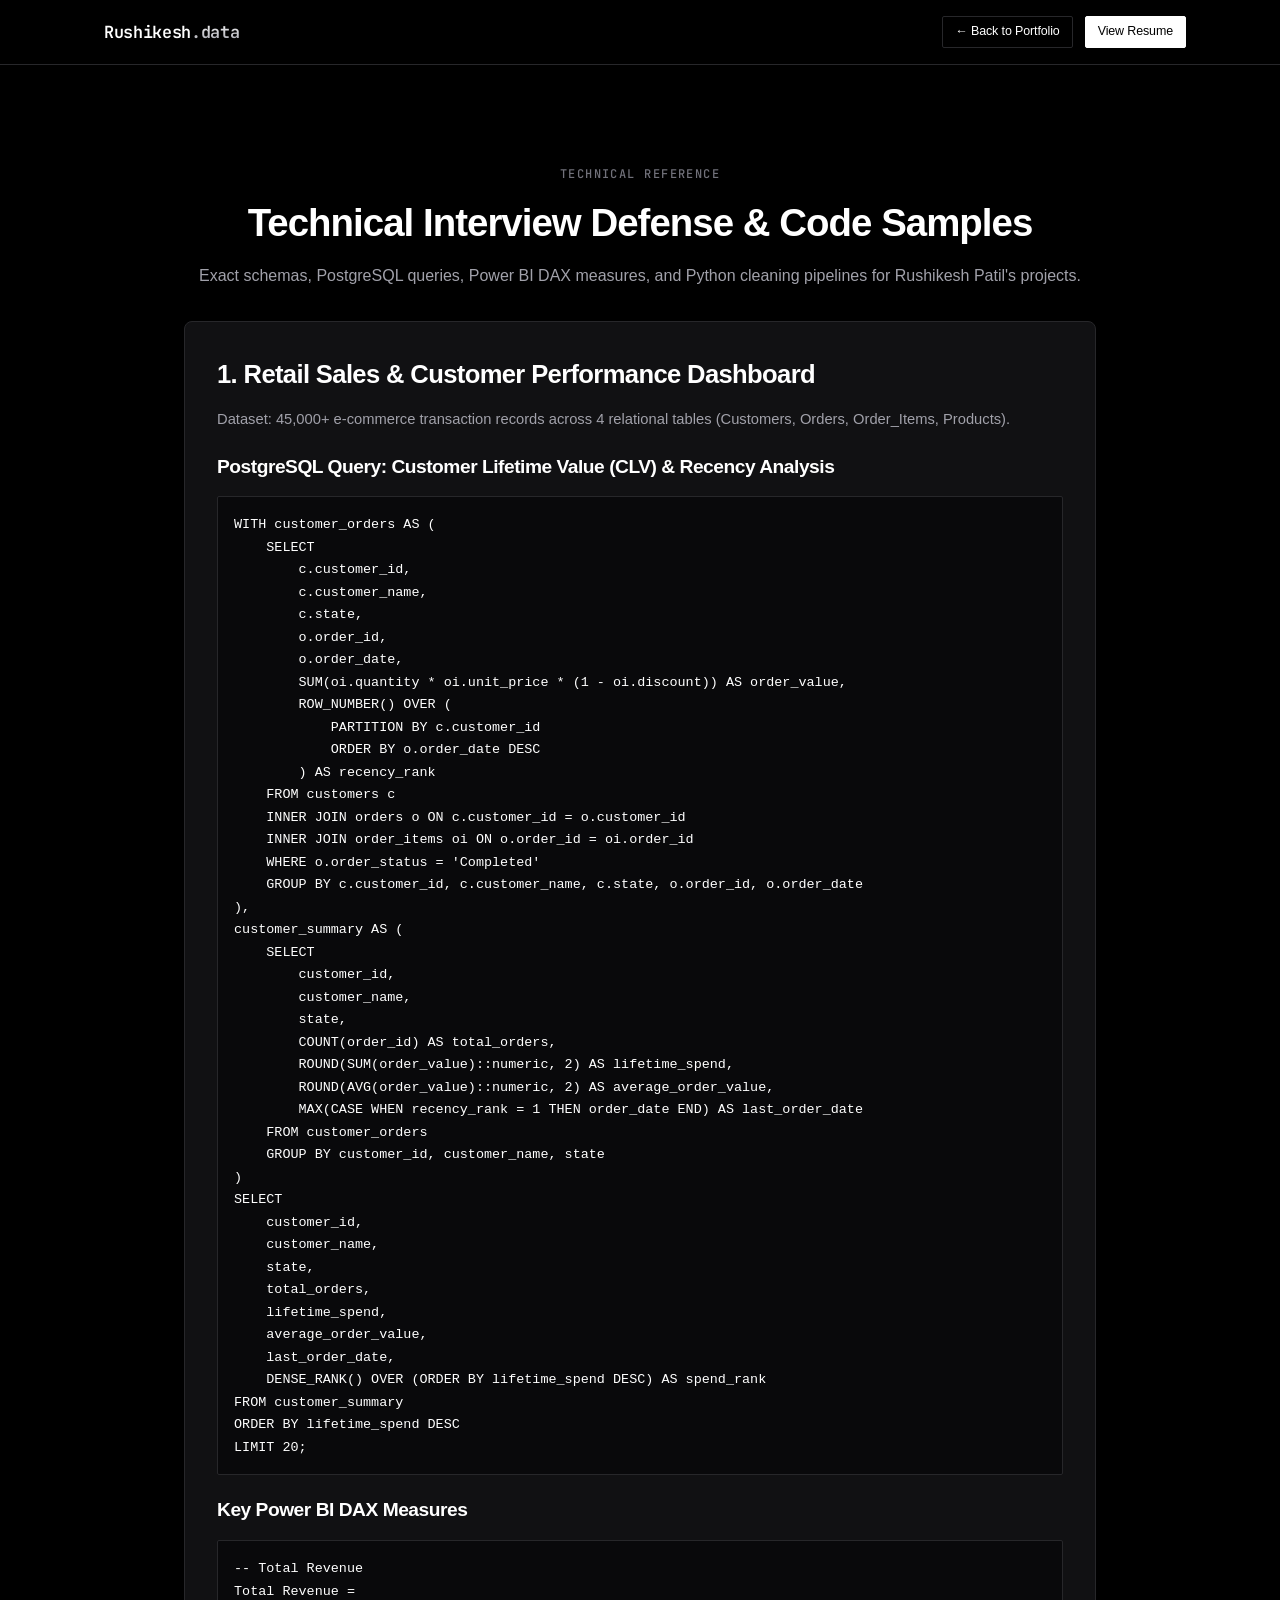
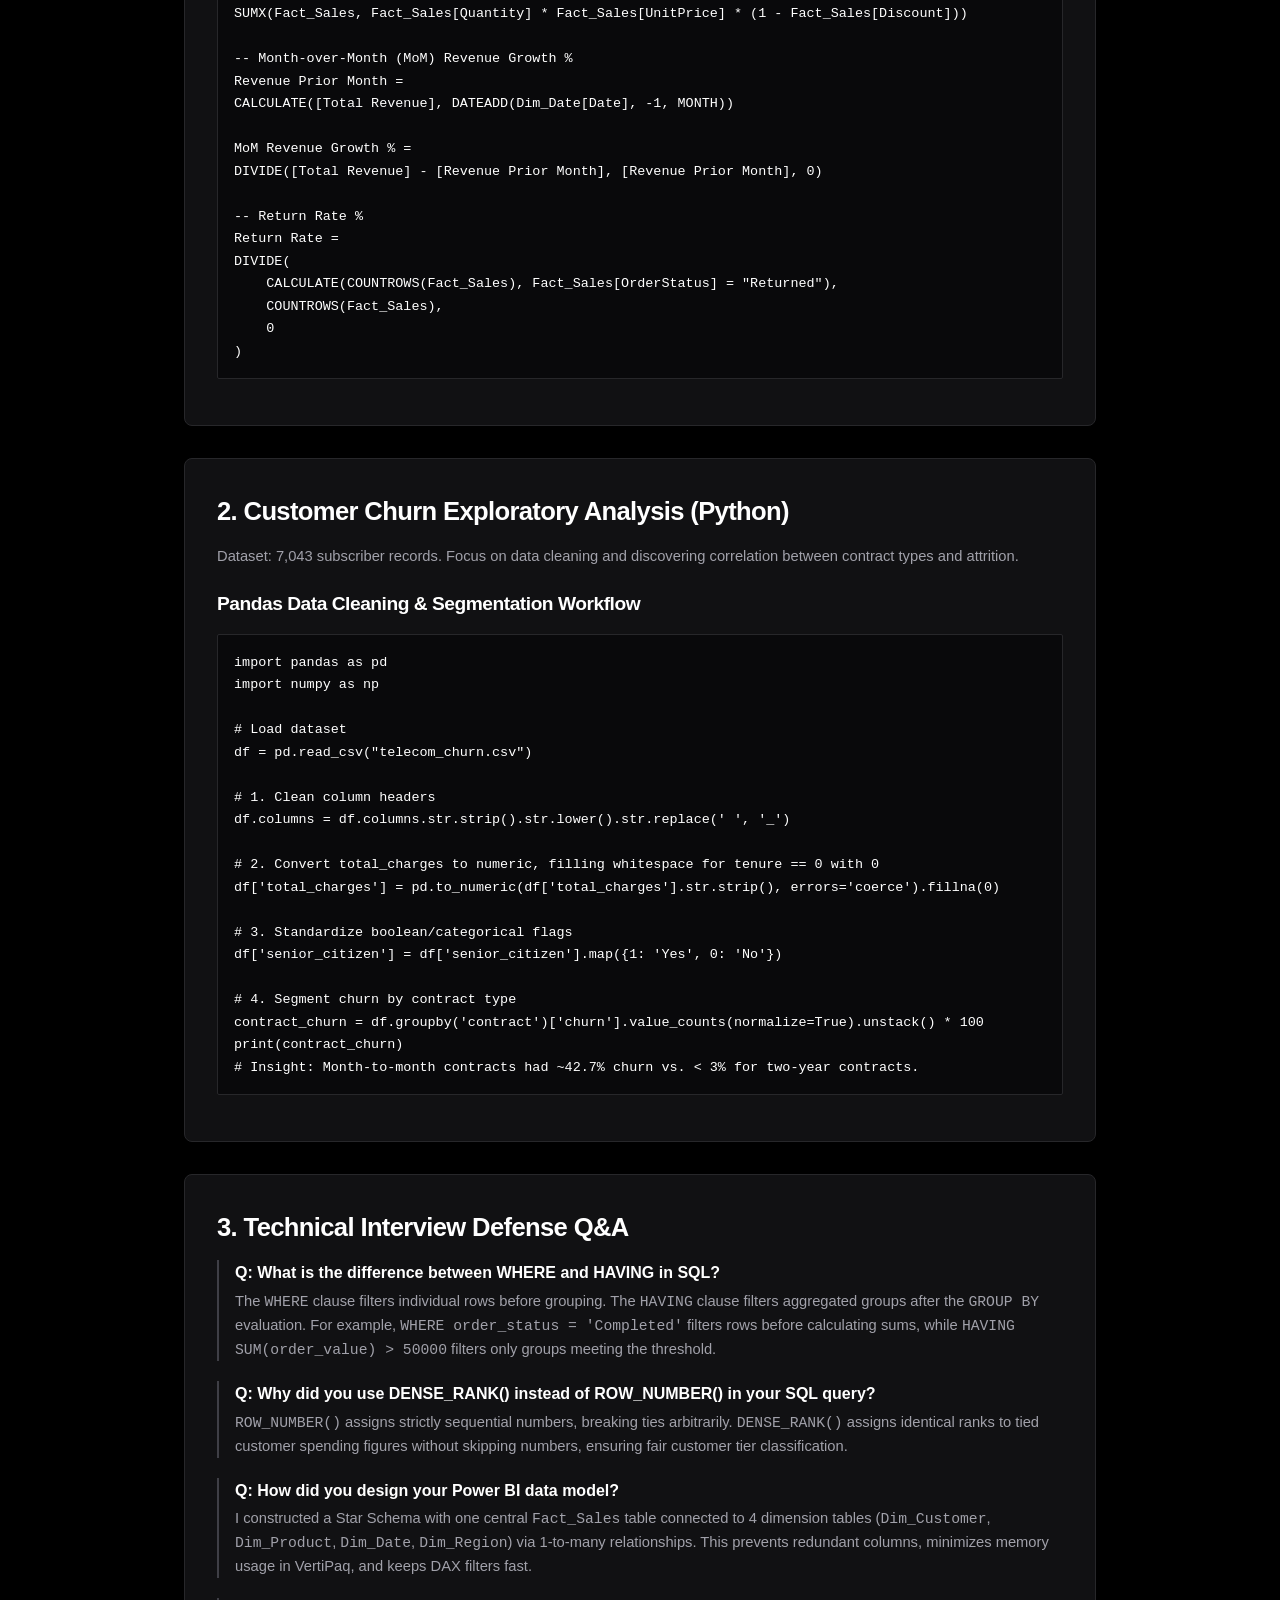
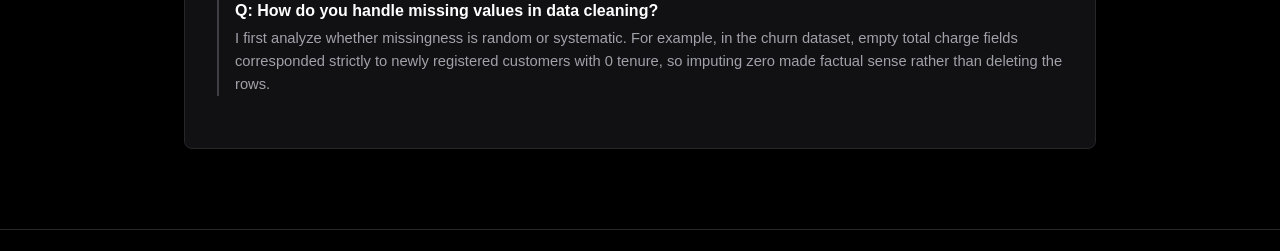
==== commit b5b2a5e0: "Transform UI/UX into ultra-minimalist black and white monochrome aesthetic" ====
--- a/Interview_Defense_and_SQL_Samples.html
+++ b/Interview_Defense_and_SQL_Samples.html
@@ -25,26 +25,26 @@
     .doc-card h2 {
       font-size: 1.6rem;
       margin-bottom: 12px;
-      color: var(--accent-primary);
+      color: var(--text-main);
     }
     .doc-card h3 {
       font-size: 1.2rem;
       margin: 20px 0 10px 0;
     }
     .code-block {
-      background: #0b1120;
-      border: 1px solid rgba(255, 255, 255, 0.08);
-      border-radius: var(--radius-md);
+      background: #09090b;
+      border: 1px solid var(--border-subtle);
+      border-radius: var(--radius-sm);
       padding: 16px;
       font-family: 'JetBrains Mono', monospace;
-      font-size: 0.85rem;
-      color: #93c5fd;
+      font-size: 0.84rem;
+      color: var(--text-main);
       overflow-x: auto;
-      line-height: 1.5;
+      line-height: 1.6;
       margin: 14px 0;
     }
     .qa-box {
-      border-left: 3px solid var(--accent-primary);
+      border-left: 2px solid var(--border-strong);
       padding-left: 16px;
       margin-bottom: 20px;
     }
--- a/styles.css
+++ b/styles.css
@@ -1,1108 +1,1019 @@
 /* ==========================================================================
-   RUSHIKESH PATIL - PORTFOLIO STYLESHEET
-   Modern Glassmorphism & High-Performance Responsive Design
-   ========================================================================== */
-
-:root {
-  /* Dark Theme (Default) */
-  --bg-base: #090d16;
-  --bg-surface: #0f172a;
-  --bg-card: rgba(15, 23, 42, 0.75);
-  --bg-card-hover: rgba(30, 41, 59, 0.85);
-  --bg-glass: rgba(15, 23, 42, 0.65);
-  --border-subtle: rgba(255, 255, 255, 0.08);
-  --border-hover: rgba(56, 189, 248, 0.4);
-  
-  --text-main: #f8fafc;
-  --text-muted: #94a3b8;
-  --text-faint: #64748b;
-  
-  --accent-primary: #38bdf8;
-  --accent-secondary: #818cf8;
-  --accent-gradient: linear-gradient(135deg, #38bdf8 0%, #818cf8 100%);
-  --accent-glow: rgba(56, 189, 248, 0.2);
-  
-  --badge-bg: rgba(56, 189, 248, 0.1);
-  --badge-border: rgba(56, 189, 248, 0.25);
-  --success-color: #34d399;
-  --warning-color: #fbbf24;
-  
-  --shadow-sm: 0 2px 8px rgba(0, 0, 0, 0.3);
-  --shadow-md: 0 8px 30px rgba(0, 0, 0, 0.4);
-  --shadow-glow: 0 0 40px rgba(56, 189, 248, 0.12);
-  
-  --radius-sm: 6px;
-  --radius-md: 12px;
-  --radius-lg: 20px;
-  --radius-full: 9999px;
-  
-  --transition-fast: 0.15s cubic-bezier(0.4, 0, 0.2, 1);
-  --transition-smooth: 0.3s cubic-bezier(0.4, 0, 0.2, 1);
-}
-
-[data-theme="light"] {
-  --bg-base: #f8fafc;
-  --bg-surface: #ffffff;
-  --bg-card: rgba(255, 255, 255, 0.85);
-  --bg-card-hover: #ffffff;
-  --bg-glass: rgba(255, 255, 255, 0.8);
-  --border-subtle: rgba(0, 0, 0, 0.08);
-  --border-hover: rgba(2, 132, 199, 0.4);
-  
-  --text-main: #0f172a;
-  --text-muted: #475569;
-  --text-faint: #94a3b8;
-  
-  --accent-primary: #0284c7;
-  --accent-secondary: #6366f1;
-  --accent-gradient: linear-gradient(135deg, #0284c7 0%, #6366f1 100%);
-  --accent-glow: rgba(2, 132, 199, 0.15);
-  
-  --badge-bg: rgba(2, 132, 199, 0.08);
-  --badge-border: rgba(2, 132, 199, 0.2);
-  --success-color: #059669;
-  --warning-color: #d97706;
-  
-  --shadow-sm: 0 2px 8px rgba(0, 0, 0, 0.05);
-  --shadow-md: 0 8px 30px rgba(0, 0, 0, 0.08);
-  --shadow-glow: 0 0 35px rgba(2, 132, 199, 0.08);
-}
-
-/* Base Reset */
-* {
-  box-sizing: border-box;
-  margin: 0;
-  padding: 0;
-}
-
-html {
-  scroll-behavior: smooth;
-  scroll-padding-top: 80px;
-}
-
-body {
-  font-family: 'Plus Jakarta Sans', -apple-system, BlinkMacSystemFont, 'Segoe UI', Roboto, sans-serif;
-  background-color: var(--bg-base);
-  color: var(--text-main);
-  line-height: 1.6;
-  transition: background-color var(--transition-smooth), color var(--transition-smooth);
-  overflow-x: hidden;
-  position: relative;
-}
-
-/* Ambient Background Light */
-body::before {
-  content: '';
-  position: fixed;
-  top: -15%;
-  left: 20%;
-  width: 60vw;
-  height: 45vh;
-  background: radial-gradient(circle, var(--accent-glow) 0%, transparent 70%);
-  filter: blur(80px);
-  pointer-events: none;
-  z-index: 0;
-}
-
-/* Typography Helpers */
-h1, h2, h3, h4 {
-  color: var(--text-main);
-  font-weight: 700;
-  letter-spacing: -0.02em;
-}
-
-.gradient-text {
-  background: var(--accent-gradient);
-  -webkit-background-clip: text;
-  -webkit-text-fill-color: transparent;
-}
-
-/* Container */
-.container {
-  max-width: 1200px;
-  margin: 0 auto;
-  padding: 0 24px;
-  position: relative;
-  z-index: 1;
-}
-
-/* ==========================================================================
-   NAVIGATION BAR
-   ========================================================================== */
-.navbar {
-  position: fixed;
-  top: 0;
-  left: 0;
-  right: 0;
-  height: 72px;
-  background: var(--bg-glass);
-  backdrop-filter: blur(16px);
-  -webkit-backdrop-filter: blur(16px);
-  border-bottom: 1px solid var(--border-subtle);
-  z-index: 1000;
-  transition: all var(--transition-smooth);
-}
-
-.nav-container {
-  display: flex;
-  justify-content: space-between;
-  align-items: center;
-  height: 100%;
-}
-
-.nav-logo {
-  font-size: 1.25rem;
-  font-weight: 800;
-  text-decoration: none;
-  color: var(--text-main);
-  display: flex;
-  align-items: center;
-  gap: 8px;
-}
-
-.logo-dot {
-  width: 9px;
-  height: 9px;
-  background: var(--accent-primary);
-  border-radius: 50%;
-  box-shadow: 0 0 10px var(--accent-primary);
-}
-
-.nav-links {
-  display: flex;
-  align-items: center;
-  gap: 28px;
-  list-style: none;
-}
-
-.nav-link {
-  color: var(--text-muted);
-  text-decoration: none;
-  font-size: 0.92rem;
-  font-weight: 500;
-  transition: color var(--transition-fast);
-}
-
-.nav-link:hover, .nav-link.active {
-  color: var(--text-main);
-}
-
-.nav-actions {
-  display: flex;
-  align-items: center;
-  gap: 16px;
-}
-
-.theme-toggle-btn {
-  background: transparent;
-  border: 1px solid var(--border-subtle);
-  color: var(--text-muted);
-  width: 38px;
-  height: 38px;
-  border-radius: var(--radius-md);
-  display: flex;
-  align-items: center;
-  justify-content: center;
-  cursor: pointer;
-  transition: all var(--transition-fast);
-}
-
-.theme-toggle-btn:hover {
-  color: var(--text-main);
-  border-color: var(--border-hover);
-  background: var(--bg-card);
-}
-
-.mobile-menu-btn {
-  display: none;
-  background: transparent;
-  border: none;
-  color: var(--text-main);
-  font-size: 1.5rem;
-  cursor: pointer;
-}
-
-/* ==========================================================================
-   BUTTONS
-   ========================================================================== */
-.btn {
-  display: inline-flex;
-  align-items: center;
-  gap: 8px;
-  padding: 10px 20px;
-  border-radius: var(--radius-md);
-  font-size: 0.92rem;
-  font-weight: 600;
-  text-decoration: none;
-  cursor: pointer;
-  transition: all var(--transition-fast);
-  border: 1px solid transparent;
-}
-
-.btn-primary {
-  background: var(--accent-gradient);
-  color: #ffffff;
-  box-shadow: 0 4px 16px var(--accent-glow);
-}
-
-.btn-primary:hover {
-  transform: translateY(-2px);
-  box-shadow: 0 6px 24px rgba(56, 189, 248, 0.35);
-}
-
-.btn-secondary {
-  background: var(--bg-card);
-  color: var(--text-main);
-  border-color: var(--border-subtle);
-  backdrop-filter: blur(8px);
-}
-
-.btn-secondary:hover {
-  background: var(--bg-card-hover);
-  border-color: var(--border-hover);
-  transform: translateY(-2px);
-}
-
-.btn-sm {
-  padding: 6px 14px;
-  font-size: 0.82rem;
-}
-
-/* ==========================================================================
-   HERO SECTION
-   ========================================================================== */
-.hero-section {
-  padding: 140px 0 80px 0;
-  position: relative;
-}
-
-.hero-grid {
-  display: grid;
-  grid-template-columns: 1.15fr 0.85fr;
-  gap: 48px;
-  align-items: center;
-}
-
-.status-pill {
-  display: inline-flex;
-  align-items: center;
-  gap: 8px;
-  background: var(--badge-bg);
-  border: 1px solid var(--badge-border);
-  color: var(--accent-primary);
-  padding: 6px 14px;
-  border-radius: var(--radius-full);
-  font-size: 0.82rem;
-  font-weight: 600;
-  margin-bottom: 20px;
-}
-
-.status-indicator {
-  width: 8px;
-  height: 8px;
-  background-color: var(--success-color);
-  border-radius: 50%;
-  animation: pulse 2s infinite;
-}
-
-@keyframes pulse {
-  0% { transform: scale(0.95); box-shadow: 0 0 0 0 rgba(52, 211, 153, 0.7); }
-  70% { transform: scale(1); box-shadow: 0 0 0 8px rgba(52, 211, 153, 0); }
-  100% { transform: scale(0.95); box-shadow: 0 0 0 0 rgba(52, 211, 153, 0); }
-}
-
-.hero-title {
-  font-size: 3.2rem;
-  line-height: 1.15;
-  margin-bottom: 16px;
-  letter-spacing: -0.03em;
-}
-
-.hero-subtitle {
-  font-size: 1.2rem;
-  color: var(--accent-primary);
-  font-weight: 600;
-  margin-bottom: 18px;
-}
-
-.hero-desc {
-  font-size: 1.05rem;
-  color: var(--text-muted);
-  line-height: 1.65;
-  margin-bottom: 32px;
-  max-width: 580px;
-}
-
-.hero-cta-group {
-  display: flex;
-  flex-wrap: wrap;
-  gap: 14px;
-  margin-bottom: 40px;
-}
-
-.hero-stats-row {
-  display: grid;
-  grid-template-columns: repeat(3, 1fr);
-  gap: 16px;
-  padding-top: 24px;
-  border-top: 1px solid var(--border-subtle);
-}
-
-.stat-item h3 {
-  font-size: 1.7rem;
-  color: var(--text-main);
-  font-weight: 800;
-}
-
-.stat-item p {
-  font-size: 0.82rem;
-  color: var(--text-muted);
-  font-weight: 500;
-}
-
-/* Hero Code Card */
-.hero-visual {
-  position: relative;
-}
-
-.code-window {
-  background: var(--bg-surface);
-  border: 1px solid var(--border-subtle);
-  border-radius: var(--radius-lg);
-  box-shadow: var(--shadow-md), var(--shadow-glow);
-  overflow: hidden;
-  backdrop-filter: blur(12px);
-}
-
-.code-header {
-  display: flex;
-  justify-content: space-between;
-  align-items: center;
-  padding: 12px 18px;
-  background: rgba(0, 0, 0, 0.2);
-  border-bottom: 1px solid var(--border-subtle);
-}
-
-.window-dots {
-  display: flex;
-  gap: 6px;
-}
-
-.dot {
-  width: 11px;
-  height: 11px;
-  border-radius: 50%;
-}
-
-.dot-red { background: #ef4444; }
-.dot-yellow { background: #f59e0b; }
-.dot-green { background: #10b981; }
-
-.window-title {
-  font-family: 'JetBrains Mono', monospace;
-  font-size: 0.78rem;
-  color: var(--text-muted);
-}
-
-.code-body {
-  padding: 20px;
-  font-family: 'JetBrains Mono', monospace;
-  font-size: 0.82rem;
-  line-height: 1.6;
-  color: #e2e8f0;
-  overflow-x: auto;
-}
-
-.code-keyword { color: #f472b6; font-weight: 600; }
-.code-func { color: #60a5fa; }
-.code-str { color: #a7f3d0; }
-.code-comment { color: #64748b; font-style: italic; }
-
-/* ==========================================================================
-   INTERACTIVE ANALYTICS PLAYGROUND
-   ========================================================================== */
-.playground-section {
-  padding: 80px 0;
-  position: relative;
-}
-
-.section-header {
-  text-align: center;
-  max-width: 680px;
-  margin: 0 auto 48px auto;
-}
-
-.section-tag {
-  color: var(--accent-primary);
-  font-size: 0.85rem;
-  font-weight: 700;
-  text-transform: uppercase;
-  letter-spacing: 0.08em;
-  margin-bottom: 8px;
-}
-
-.section-title {
-  font-size: 2.3rem;
-  margin-bottom: 12px;
-}
-
-.section-desc {
-  color: var(--text-muted);
-  font-size: 1rem;
-}
-
-.playground-card {
-  background: var(--bg-card);
-  border: 1px solid var(--border-subtle);
-  border-radius: var(--radius-lg);
-  padding: 24px;
-  box-shadow: var(--shadow-md);
-  backdrop-filter: blur(12px);
-}
-
-.playground-controls {
-  display: flex;
-  gap: 12px;
-  flex-wrap: wrap;
-  margin-bottom: 24px;
-  padding-bottom: 20px;
-  border-bottom: 1px solid var(--border-subtle);
-}
-
-.query-btn {
-  background: var(--bg-surface);
-  border: 1px solid var(--border-subtle);
-  color: var(--text-muted);
-  padding: 10px 18px;
-  border-radius: var(--radius-md);
-  font-size: 0.85rem;
-  font-weight: 600;
-  cursor: pointer;
-  transition: all var(--transition-fast);
-}
-
-.query-btn:hover {
-  border-color: var(--border-hover);
-  color: var(--text-main);
-}
-
-.query-btn.active {
-  background: var(--badge-bg);
-  border-color: var(--accent-primary);
-  color: var(--accent-primary);
-}
-
-.playground-display {
-  display: grid;
-  grid-template-columns: 1fr 1fr;
-  gap: 24px;
-}
-
-.query-explanation {
-  background: var(--bg-surface);
-  border: 1px solid var(--border-subtle);
-  border-radius: var(--radius-md);
-  padding: 20px;
-}
-
-.query-explanation h4 {
-  font-size: 1rem;
-  margin-bottom: 8px;
-  display: flex;
-  align-items: center;
-  gap: 8px;
-}
-
-.explanation-text {
-  font-size: 0.9rem;
-  color: var(--text-muted);
-  margin-bottom: 16px;
-  line-height: 1.5;
-}
-
-.sql-preview-box {
-  background: #0b1120;
-  border: 1px solid rgba(255, 255, 255, 0.06);
-  border-radius: var(--radius-sm);
-  padding: 14px;
-  font-family: 'JetBrains Mono', monospace;
-  font-size: 0.78rem;
-  color: #93c5fd;
-  white-space: pre-wrap;
-  line-height: 1.5;
-  max-height: 180px;
-  overflow-y: auto;
-}
-
-.result-table-box {
-  background: var(--bg-surface);
-  border: 1px solid var(--border-subtle);
-  border-radius: var(--radius-md);
-  padding: 20px;
-  overflow-x: auto;
-}
-
-.result-table-header {
-  display: flex;
-  justify-content: space-between;
-  align-items: center;
-  margin-bottom: 14px;
-}
-
-.result-badge {
-  font-size: 0.75rem;
-  padding: 3px 8px;
-  background: rgba(52, 211, 153, 0.1);
-  color: var(--success-color);
-  border-radius: var(--radius-full);
-  font-weight: 600;
-}
-
-.data-table {
-  width: 100%;
-  border-collapse: collapse;
-  font-size: 0.85rem;
-}
-
-.data-table th {
-  text-align: left;
-  padding: 10px 12px;
-  color: var(--text-muted);
-  font-weight: 600;
-  border-bottom: 1px solid var(--border-subtle);
-  background: rgba(0, 0, 0, 0.15);
-}
-
-.data-table td {
-  padding: 10px 12px;
-  color: var(--text-main);
-  border-bottom: 1px solid rgba(255, 255, 255, 0.04);
-}
-
-.data-table tr:hover td {
-  background: rgba(255, 255, 255, 0.02);
-}
-
-/* ==========================================================================
-   SKILLS SECTION
-   ========================================================================== */
-.skills-section {
-  padding: 80px 0;
-}
-
-.skills-grid {
-  display: grid;
-  grid-template-columns: repeat(auto-fit, minmax(260px, 1fr));
-  gap: 20px;
-}
-
-.skill-category-card {
-  background: var(--bg-card);
-  border: 1px solid var(--border-subtle);
-  border-radius: var(--radius-lg);
-  padding: 24px;
-  transition: all var(--transition-smooth);
-}
-
-.skill-category-card:hover {
-  transform: translateY(-4px);
-  border-color: var(--border-hover);
-  box-shadow: var(--shadow-md);
-}
-
-.category-icon {
-  width: 44px;
-  height: 44px;
-  background: var(--badge-bg);
-  color: var(--accent-primary);
-  border-radius: var(--radius-md);
-  display: flex;
-  align-items: center;
-  justify-content: center;
-  font-size: 1.25rem;
-  margin-bottom: 18px;
-}
-
-.skill-category-card h3 {
-  font-size: 1.15rem;
-  margin-bottom: 14px;
-}
-
-.skill-tags {
-  display: flex;
-  flex-wrap: wrap;
-  gap: 8px;
-}
-
-.skill-tag {
-  background: var(--bg-surface);
-  border: 1px solid var(--border-subtle);
-  color: var(--text-main);
-  padding: 6px 12px;
-  border-radius: var(--radius-sm);
-  font-size: 0.8rem;
-  font-weight: 500;
-  transition: all var(--transition-fast);
-}
-
-.skill-tag:hover {
-  border-color: var(--accent-primary);
-  color: var(--accent-primary);
-}
-
-/* ==========================================================================
-   PROJECTS SECTION
-   ========================================================================== */
-.projects-section {
-  padding: 80px 0;
-}
-
-.projects-grid {
-  display: grid;
-  grid-template-columns: repeat(auto-fit, minmax(340px, 1fr));
-  gap: 24px;
-}
-
-.project-card {
-  background: var(--bg-card);
-  border: 1px solid var(--border-subtle);
-  border-radius: var(--radius-lg);
-  padding: 28px;
-  display: flex;
-  flex-direction: column;
-  justify-content: space-between;
-  transition: all var(--transition-smooth);
-  position: relative;
-  overflow: hidden;
-}
-
-.project-card:hover {
-  transform: translateY(-4px);
-  border-color: var(--border-hover);
-  box-shadow: var(--shadow-md), var(--shadow-glow);
-}
-
-.project-tag-bar {
-  display: flex;
-  justify-content: space-between;
-  align-items: center;
-  margin-bottom: 14px;
-}
-
-.project-category {
-  font-size: 0.75rem;
-  font-weight: 700;
-  color: var(--accent-primary);
-  text-transform: uppercase;
-  letter-spacing: 0.05em;
-}
-
-.project-title {
-  font-size: 1.35rem;
-  margin-bottom: 10px;
-  line-height: 1.3;
-}
-
-.project-description {
-  font-size: 0.92rem;
-  color: var(--text-muted);
-  line-height: 1.6;
-  margin-bottom: 20px;
-}
-
-.project-highlights {
-  list-style-type: none;
-  margin-bottom: 24px;
-}
-
-.project-highlights li {
-  font-size: 0.86rem;
-  color: var(--text-main);
-  margin-bottom: 8px;
-  position: relative;
-  padding-left: 18px;
-  line-height: 1.45;
-}
-
-.project-highlights li::before {
-  content: '▸';
-  position: absolute;
-  left: 0;
-  color: var(--accent-primary);
-}
-
-.project-tech-stack {
-  display: flex;
-  flex-wrap: wrap;
-  gap: 6px;
-  margin-bottom: 24px;
-}
-
-.tech-badge {
-  background: var(--badge-bg);
-  color: var(--accent-primary);
-  border: 1px solid var(--badge-border);
-  font-size: 0.75rem;
-  font-weight: 600;
-  padding: 4px 10px;
-  border-radius: var(--radius-full);
-}
-
-.project-footer {
-  display: flex;
-  gap: 12px;
-  padding-top: 18px;
-  border-top: 1px solid var(--border-subtle);
-}
-
-/* ==========================================================================
-   EXPERIENCE & TIMELINE SECTION
-   ========================================================================== */
-.experience-section {
-  padding: 80px 0;
-}
-
-.timeline {
-  position: relative;
-  max-width: 820px;
-  margin: 0 auto;
-  padding-left: 32px;
-}
-
-.timeline::before {
-  content: '';
-  position: absolute;
-  left: 7px;
-  top: 8px;
-  bottom: 8px;
-  width: 2px;
-  background: var(--border-subtle);
-}
-
-.timeline-item {
-  position: relative;
-  margin-bottom: 40px;
-}
-
-.timeline-item:last-child {
-  margin-bottom: 0;
-}
-
-.timeline-dot {
-  position: absolute;
-  left: -32px;
-  top: 6px;
-  width: 16px;
-  height: 16px;
-  border-radius: 50%;
-  background: var(--bg-base);
-  border: 3px solid var(--accent-primary);
-  box-shadow: 0 0 10px var(--accent-primary);
-}
-
-.timeline-card {
-  background: var(--bg-card);
-  border: 1px solid var(--border-subtle);
-  border-radius: var(--radius-lg);
-  padding: 24px;
-  transition: border-color var(--transition-fast);
-}
-
-.timeline-card:hover {
-  border-color: var(--border-hover);
-}
-
-.timeline-header {
-  display: flex;
-  justify-content: space-between;
-  align-items: baseline;
-  margin-bottom: 8px;
-  flex-wrap: wrap;
-  gap: 8px;
-}
-
-.timeline-role {
-  font-size: 1.15rem;
-  font-weight: 700;
-  color: var(--text-main);
-}
-
-.timeline-company {
-  color: var(--accent-primary);
-  font-weight: 600;
-  font-size: 0.95rem;
-}
-
-.timeline-meta {
-  font-size: 0.85rem;
-  color: var(--text-muted);
-}
-
-.timeline-bullets {
-  list-style-type: none;
-  margin-top: 14px;
-}
-
-.timeline-bullets li {
-  font-size: 0.9rem;
-  color: var(--text-muted);
-  margin-bottom: 8px;
-  position: relative;
-  padding-left: 18px;
-  line-height: 1.5;
-}
-
-.timeline-bullets li::before {
-  content: '•';
-  position: absolute;
-  left: 0;
-  color: var(--accent-primary);
-  font-weight: bold;
-}
-
-/* ==========================================================================
-   EDUCATION & CERTIFICATIONS
-   ========================================================================== */
-.credentials-grid {
-  display: grid;
-  grid-template-columns: 1fr 1fr;
-  gap: 24px;
-  margin-top: 24px;
-}
-
-.credential-box {
-  background: var(--bg-card);
-  border: 1px solid var(--border-subtle);
-  border-radius: var(--radius-lg);
-  padding: 24px;
-}
-
-.credential-box h3 {
-  font-size: 1.1rem;
-  margin-bottom: 16px;
-  display: flex;
-  align-items: center;
-  gap: 8px;
-}
-
-.cert-item {
-  display: flex;
-  justify-content: space-between;
-  align-items: center;
-  padding: 12px 0;
-  border-bottom: 1px solid var(--border-subtle);
-}
-
-.cert-item:last-child {
-  border-bottom: none;
-  padding-bottom: 0;
-}
-
-.cert-info h4 {
-  font-size: 0.92rem;
-  margin-bottom: 2px;
-}
-
-.cert-info p {
-  font-size: 0.82rem;
-  color: var(--text-muted);
-}
-
-.cert-year {
-  font-size: 0.82rem;
-  font-weight: 600;
-  color: var(--accent-primary);
-}
-
-/* ==========================================================================
-   CONTACT SECTION
-   ========================================================================== */
-.contact-section {
-  padding: 80px 0 100px 0;
-}
-
-.contact-card {
-  background: var(--bg-card);
-  border: 1px solid var(--border-subtle);
-  border-radius: var(--radius-lg);
-  padding: 40px;
-  box-shadow: var(--shadow-md);
-  display: grid;
-  grid-template-columns: 1fr 1.2fr;
-  gap: 40px;
-}
-
-.contact-info-block h3 {
-  font-size: 1.8rem;
-  margin-bottom: 12px;
-}
-
-.contact-info-block p {
-  color: var(--text-muted);
-  font-size: 0.95rem;
-  margin-bottom: 24px;
-  line-height: 1.6;
-}
-
-.contact-direct-links {
-  display: flex;
-  flex-direction: column;
-  gap: 14px;
-  margin-bottom: 28px;
-}
-
-.direct-link-row {
-  display: flex;
-  align-items: center;
-  gap: 12px;
-  color: var(--text-main);
-  text-decoration: none;
-  font-size: 0.92rem;
-  font-weight: 500;
-  transition: color var(--transition-fast);
-}
-
-.direct-link-row:hover {
-  color: var(--accent-primary);
-}
-
-.direct-icon {
-  width: 36px;
-  height: 36px;
-  background: var(--badge-bg);
-  color: var(--accent-primary);
-  border-radius: var(--radius-md);
-  display: flex;
-  align-items: center;
-  justify-content: center;
-}
-
-/* Contact Form */
-.quick-form {
-  display: flex;
-  flex-direction: column;
-  gap: 16px;
-}
-
-.form-group {
-  display: flex;
-  flex-direction: column;
-  gap: 6px;
-}
-
-.form-group label {
-  font-size: 0.85rem;
-  font-weight: 600;
-  color: var(--text-muted);
-}
-
-.form-control {
-  background: var(--bg-surface);
-  border: 1px solid var(--border-subtle);
-  border-radius: var(--radius-md);
-  padding: 12px 16px;
-  color: var(--text-main);
-  font-family: inherit;
-  font-size: 0.92rem;
-  transition: all var(--transition-fast);
-}
-
-.form-control:focus {
-  outline: none;
-  border-color: var(--accent-primary);
-  box-shadow: 0 0 0 3px var(--badge-bg);
-}
-
-textarea.form-control {
-  resize: vertical;
-  min-height: 100px;
-}
-
-/* ==========================================================================
-   FOOTER
-   ========================================================================== */
-footer {
-  background: var(--bg-surface);
-  border-top: 1px solid var(--border-subtle);
-  padding: 32px 0;
-  font-size: 0.88rem;
-  color: var(--text-muted);
-}
-
-.footer-content {
-  display: flex;
-  justify-content: space-between;
-  align-items: center;
-  flex-wrap: wrap;
-  gap: 16px;
-}
-
-/* Toast Notification */
-.toast-notice {
-  position: fixed;
-  bottom: 24px;
-  right: 24px;
-  background: var(--bg-surface);
-  color: var(--text-main);
-  border: 1px solid var(--accent-primary);
-  padding: 12px 20px;
-  border-radius: var(--radius-md);
-  box-shadow: var(--shadow-md);
-  z-index: 2000;
-  display: none;
-  align-items: center;
-  gap: 8px;
-  font-size: 0.9rem;
-  animation: slideIn 0.3s ease;
-}
-
-@keyframes slideIn {
-  from { transform: translateY(20px); opacity: 0; }
-  to { transform: translateY(0); opacity: 1; }
-}
-
-/* ==========================================================================
-   RESPONSIVE MEDIA QUERIES
-   ========================================================================== */
-@media (max-width: 992px) {
-  .hero-grid {
-    grid-template-columns: 1fr;
-    gap: 40px;
-  }
-  
-  .playground-display {
-    grid-template-columns: 1fr;
-  }
-  
-  .contact-card {
-    grid-template-columns: 1fr;
-    gap: 32px;
-  }
-  
-  .credentials-grid {
-    grid-template-columns: 1fr;
-  }
-}
-
-@media (max-width: 768px) {
-  .nav-links {
-    display: none;
-  }
-  
-  .mobile-menu-btn {
-    display: block;
-  }
-  
-  .hero-title {
-    font-size: 2.4rem;
-  }
-  
-  .hero-stats-row {
-    grid-template-columns: 1fr;
-    gap: 14px;
-  }
-  
-  .section-title {
-    font-size: 1.8rem;
-  }
-}
+       MONOCHROME MINIMALIST DESIGN SYSTEM (Black & White Architecture)
+       ========================================================================== */
+    :root {
+      --bg-base: #000000;
+      --bg-surface: #0a0a0c;
+      --bg-card: #111113;
+      --bg-card-hover: #18181b;
+      --border-subtle: #27272a;
+      --border-strong: #3f3f46;
+      
+      --text-main: #ffffff;
+      --text-muted: #a1a1aa;
+      --text-faint: #71717a;
+      
+      --accent-primary: #ffffff;
+      --accent-secondary: #d4d4d8;
+      --accent-warm: #ffffff;
+      --accent-glow: none;
+      
+      --success: #ffffff;
+      --code-bg: #09090b;
+      --code-border: #27272a;
+      
+      --font-display: 'Newsreader', Georgia, serif;
+      --font-body: 'Instrument Sans', -apple-system, BlinkMacSystemFont, 'Segoe UI', Roboto, sans-serif;
+      --font-mono: 'JetBrains Mono', monospace;
+      
+      --radius-sm: 2px;
+      --radius-md: 6px;
+      --radius-lg: 8px;
+      --radius-full: 9999px;
+      
+      --transition: 0.15s ease;
+    }
+
+    [data-theme="light"] {
+      --bg-base: #ffffff;
+      --bg-surface: #fafafa;
+      --bg-card: #f4f4f5;
+      --bg-card-hover: #e4e4e7;
+      --border-subtle: #e4e4e7;
+      --border-strong: #d4d4d8;
+      
+      --text-main: #09090b;
+      --text-muted: #52525b;
+      --text-faint: #71717a;
+      
+      --accent-primary: #09090b;
+      --accent-secondary: #27272a;
+      --accent-warm: #09090b;
+      --accent-glow: none;
+      
+      --success: #09090b;
+      --code-bg: #f4f4f5;
+      --code-border: #e4e4e7;
+    }
+
+    /* Base Reset */
+    *, *::before, *::after {
+      box-sizing: border-box;
+      margin: 0;
+      padding: 0;
+    }
+
+    html {
+      scroll-behavior: smooth;
+      scroll-padding-top: 72px;
+    }
+
+    body {
+      background-color: var(--bg-base);
+      color: var(--text-main);
+      font-family: var(--font-body);
+      line-height: 1.6;
+      font-size: 16px;
+      transition: background-color var(--transition), color var(--transition);
+      overflow-x: hidden;
+      -webkit-font-smoothing: antialiased;
+    }
+
+    h1, h2, h3, h4 {
+      color: var(--text-main);
+      font-weight: 600;
+      letter-spacing: -0.025em;
+    }
+
+    .serif {
+      font-family: var(--font-display);
+      font-weight: 400;
+    }
+
+    em {
+      font-family: var(--font-display);
+      font-style: italic;
+    }
+
+    p {
+      color: var(--text-muted);
+      font-size: 1rem;
+      line-height: 1.7;
+    }
+
+    a {
+      color: inherit;
+      text-decoration: none;
+      transition: color var(--transition), border-color var(--transition);
+    }
+
+    .container {
+      max-width: 1140px;
+      margin: 0 auto;
+      padding: 0 24px;
+    }
+
+    .gradient-text {
+      background: linear-gradient(180deg, #ffffff 0%, #a1a1aa 100%);
+      -webkit-background-clip: text;
+      -webkit-text-fill-color: transparent;
+    }
+
+    [data-theme="light"] .gradient-text {
+      background: linear-gradient(180deg, #09090b 0%, #52525b 100%);
+      -webkit-background-clip: text;
+      -webkit-text-fill-color: transparent;
+    }
+
+    /* ==========================================================================
+       NAVIGATION BAR
+       ========================================================================== */
+    .navbar {
+      position: sticky;
+      top: 0;
+      background: rgba(0, 0, 0, 0.88);
+      backdrop-filter: blur(16px);
+      -webkit-backdrop-filter: blur(16px);
+      border-bottom: 1px solid var(--border-subtle);
+      z-index: 1000;
+      transition: background-color var(--transition), border-color var(--transition);
+    }
+
+    [data-theme="light"] .navbar {
+      background: rgba(255, 255, 255, 0.92);
+    }
+
+    .nav-container {
+      display: flex;
+      justify-content: space-between;
+      align-items: center;
+      height: 64px;
+    }
+
+    .nav-logo {
+      font-family: var(--font-mono);
+      font-size: 1.05rem;
+      font-weight: 600;
+      display: flex;
+      align-items: center;
+      gap: 10px;
+      color: var(--text-main);
+      letter-spacing: -0.02em;
+    }
+
+    .nav-dot {
+      width: 6px;
+      height: 6px;
+      background: var(--text-main);
+      border-radius: 50%;
+    }
+
+    .nav-links {
+      display: flex;
+      gap: 24px;
+      list-style: none;
+      font-size: 0.86rem;
+      font-weight: 500;
+    }
+
+    .nav-links a {
+      color: var(--text-muted);
+      padding: 6px 0;
+      position: relative;
+    }
+
+    .nav-links a:hover, .nav-links a.active {
+      color: var(--text-main);
+    }
+
+    .nav-links a::after {
+      content: '';
+      position: absolute;
+      bottom: 0;
+      left: 0;
+      width: 0;
+      height: 1px;
+      background: var(--text-main);
+      transition: width var(--transition);
+    }
+
+    .nav-links a:hover::after {
+      width: 100%;
+    }
+
+    .nav-actions {
+      display: flex;
+      align-items: center;
+      gap: 12px;
+    }
+
+    .nav-clock {
+      font-family: var(--font-mono);
+      font-size: 0.74rem;
+      color: var(--text-muted);
+      padding: 4px 8px;
+      border: 1px solid var(--border-subtle);
+      border-radius: var(--radius-sm);
+      letter-spacing: 0.02em;
+    }
+
+    .theme-btn {
+      background: transparent;
+      border: 1px solid var(--border-subtle);
+      color: var(--text-main);
+      padding: 4px 10px;
+      height: 32px;
+      border-radius: var(--radius-sm);
+      display: flex;
+      align-items: center;
+      justify-content: center;
+      cursor: pointer;
+      font-family: var(--font-mono);
+      font-size: 0.75rem;
+      font-weight: 500;
+      letter-spacing: 0.05em;
+      transition: all var(--transition);
+    }
+
+    .theme-btn:hover {
+      border-color: var(--border-strong);
+      background: var(--bg-surface);
+    }
+
+    /* Buttons */
+    .btn {
+      display: inline-flex;
+      align-items: center;
+      gap: 8px;
+      padding: 9px 18px;
+      border-radius: var(--radius-sm);
+      font-size: 0.88rem;
+      font-weight: 500;
+      cursor: pointer;
+      transition: all var(--transition);
+      border: 1px solid transparent;
+      letter-spacing: -0.01em;
+    }
+
+    .btn-primary {
+      background: var(--text-main);
+      color: var(--bg-base);
+      border: 1px solid var(--text-main);
+    }
+
+    .btn-primary:hover {
+      background: var(--accent-secondary);
+      border-color: var(--accent-secondary);
+      color: var(--bg-base);
+      transform: translateY(-1px);
+    }
+
+    [data-theme="light"] .btn-primary {
+      background: #09090b;
+      color: #ffffff;
+      border-color: #09090b;
+    }
+
+    [data-theme="light"] .btn-primary:hover {
+      background: #27272a;
+      border-color: #27272a;
+      color: #ffffff;
+    }
+
+    .btn-secondary {
+      background: transparent;
+      border: 1px solid var(--border-subtle);
+      color: var(--text-main);
+    }
+
+    .btn-secondary:hover {
+      border-color: var(--border-strong);
+      background: var(--bg-surface);
+      transform: translateY(-1px);
+    }
+
+    .btn-sm {
+      padding: 5px 12px;
+      font-size: 0.78rem;
+    }
+
+    /* ==========================================================================
+       HERO SECTION
+       ======================================================================== */
+    .hero-section {
+      padding: 76px 0 64px 0;
+      border-bottom: 1px solid var(--border-subtle);
+    }
+
+    .hero-grid {
+      display: grid;
+      grid-template-columns: 1.25fr 0.75fr;
+      gap: 48px;
+      align-items: center;
+    }
+
+    .hero-content {
+      display: flex;
+      flex-direction: column;
+    }
+
+    .status-badge {
+      display: inline-flex;
+      align-items: center;
+      gap: 8px;
+      background: var(--bg-surface);
+      border: 1px solid var(--border-subtle);
+      color: var(--text-main);
+      padding: 5px 12px;
+      border-radius: var(--radius-full);
+      font-size: 0.78rem;
+      font-weight: 500;
+      margin-bottom: 20px;
+      font-family: var(--font-mono);
+      letter-spacing: 0.02em;
+    }
+
+    .status-dot {
+      width: 6px;
+      height: 6px;
+      background: var(--text-main);
+      border-radius: 50%;
+      animation: pulse 2.5s infinite;
+    }
+
+    @keyframes pulse {
+      0% { box-shadow: 0 0 0 0 rgba(255, 255, 255, 0.4); }
+      70% { box-shadow: 0 0 0 6px rgba(255, 255, 255, 0); }
+      100% { box-shadow: 0 0 0 0 rgba(255, 255, 255, 0); }
+    }
+
+    [data-theme="light"] @keyframes pulse {
+      0% { box-shadow: 0 0 0 0 rgba(9, 9, 11, 0.4); }
+      70% { box-shadow: 0 0 0 6px rgba(9, 9, 11, 0); }
+      100% { box-shadow: 0 0 0 0 rgba(9, 9, 11, 0); }
+    }
+
+    .hero-title {
+      font-size: 3.2rem;
+      line-height: 1.12;
+      margin-bottom: 14px;
+      font-family: var(--font-body);
+      font-weight: 700;
+      letter-spacing: -0.035em;
+    }
+
+    .hero-subtitle {
+      font-size: 1.15rem;
+      color: var(--text-muted);
+      font-weight: 500;
+      margin-bottom: 16px;
+      letter-spacing: -0.01em;
+    }
+
+    .hero-desc {
+      font-size: 1.02rem;
+      color: var(--text-muted);
+      line-height: 1.7;
+      margin-bottom: 28px;
+      max-width: 580px;
+    }
+
+    .hero-cta {
+      display: flex;
+      flex-wrap: wrap;
+      gap: 12px;
+      margin-bottom: 36px;
+    }
+
+    .hero-stats {
+      display: grid;
+      grid-template-columns: repeat(3, 1fr);
+      gap: 16px;
+      padding-top: 24px;
+      border-top: 1px solid var(--border-subtle);
+    }
+
+    .stat-number {
+      font-size: 1.7rem;
+      font-weight: 600;
+      color: var(--text-main);
+      font-family: var(--font-mono);
+      letter-spacing: -0.02em;
+    }
+
+    .stat-label {
+      font-size: 0.78rem;
+      color: var(--text-faint);
+      font-weight: 500;
+      margin-top: 2px;
+      text-transform: uppercase;
+      letter-spacing: 0.05em;
+    }
+
+    /* Hero Code Snippet Box */
+    .hero-code-box {
+      background: var(--code-bg);
+      border: 1px solid var(--border-subtle);
+      border-radius: var(--radius-md);
+      overflow: hidden;
+      box-shadow: 0 8px 30px rgba(0, 0, 0, 0.4);
+    }
+
+    .code-box-header {
+      display: flex;
+      justify-content: space-between;
+      align-items: center;
+      padding: 10px 14px;
+      background: var(--bg-surface);
+      border-bottom: 1px solid var(--border-subtle);
+    }
+
+    .window-dots {
+      display: flex;
+      gap: 6px;
+    }
+
+    .w-dot {
+      width: 7px;
+      height: 7px;
+      border-radius: 50%;
+      background: var(--border-strong);
+    }
+
+    .w-red, .w-yellow, .w-green {
+      background: var(--border-subtle);
+    }
+
+    .code-box-title {
+      font-family: var(--font-mono);
+      font-size: 0.74rem;
+      color: var(--text-faint);
+      letter-spacing: 0.02em;
+    }
+
+    .code-body-pre {
+      padding: 18px;
+      font-family: var(--font-mono);
+      font-size: 0.8rem;
+      color: var(--text-main);
+      line-height: 1.65;
+      white-space: pre-wrap;
+      overflow-x: auto;
+    }
+
+    /* ==========================================================================
+       PROFILE & PERSON'S SPOTLIGHT SECTION
+       ========================================================================== */
+    .section {
+      padding: 80px 0;
+      border-bottom: 1px solid var(--border-subtle);
+    }
+
+    .section-header {
+      text-align: center;
+      max-width: 680px;
+      margin: 0 auto 48px auto;
+    }
+
+    .section-tag {
+      font-family: var(--font-mono);
+      font-size: 0.75rem;
+      font-weight: 500;
+      color: var(--text-faint);
+      text-transform: uppercase;
+      letter-spacing: 0.12em;
+      margin-bottom: 8px;
+    }
+
+    .section-title {
+      font-size: 2.2rem;
+      margin-bottom: 12px;
+      letter-spacing: -0.03em;
+    }
+
+    .profile-card {
+      background: var(--bg-card);
+      border: 1px solid var(--border-subtle);
+      border-radius: var(--radius-md);
+      padding: 36px;
+      display: grid;
+      grid-template-columns: 320px 1fr;
+      gap: 40px;
+      align-items: center;
+    }
+
+    .profile-photo-wrap {
+      border: 1px solid var(--border-subtle);
+      border-radius: var(--radius-sm);
+      overflow: hidden;
+      background: var(--bg-surface);
+      position: relative;
+    }
+
+    .profile-photo-wrap img,
+    .gallery-item img {
+      width: 100%;
+      aspect-ratio: 3 / 4;
+      object-fit: cover;
+      display: block;
+      filter: grayscale(100%) contrast(108%);
+      transition: filter 0.4s ease, transform 0.4s ease;
+    }
+
+    .gallery-item img {
+      aspect-ratio: 16 / 9;
+    }
+
+    .profile-photo-wrap:hover img,
+    .gallery-item:hover img {
+      filter: grayscale(40%) contrast(108%);
+      transform: scale(1.02);
+    }
+
+    .profile-photo-badge {
+      position: absolute;
+      bottom: 12px;
+      left: 12px;
+      right: 12px;
+      background: rgba(0, 0, 0, 0.88);
+      backdrop-filter: blur(8px);
+      padding: 6px 12px;
+      border-radius: var(--radius-sm);
+      border: 1px solid var(--border-subtle);
+      font-family: var(--font-mono);
+      font-size: 0.72rem;
+      display: flex;
+      align-items: center;
+      gap: 8px;
+      color: var(--text-main);
+    }
+
+    [data-theme="light"] .profile-photo-badge {
+      background: rgba(255, 255, 255, 0.9);
+    }
+
+    .profile-bio-content {
+      display: flex;
+      flex-direction: column;
+    }
+
+    .profile-meta-pills {
+      display: flex;
+      flex-wrap: wrap;
+      gap: 8px;
+      margin-top: 20px;
+      padding-top: 20px;
+      border-top: 1px solid var(--border-subtle);
+    }
+
+    .meta-pill {
+      font-family: var(--font-mono);
+      font-size: 0.75rem;
+      padding: 4px 10px;
+      background: var(--bg-surface);
+      border: 1px solid var(--border-subtle);
+      border-radius: var(--radius-sm);
+      color: var(--text-muted);
+    }
+
+    /* ==========================================================================
+       INTERACTIVE LIVE PLAYGROUND
+       ========================================================================== */
+    .playground-box {
+      background: var(--bg-card);
+      border: 1px solid var(--border-subtle);
+      border-radius: var(--radius-md);
+      padding: 24px;
+      overflow: hidden;
+    }
+
+    .playground-tabs {
+      display: flex;
+      flex-wrap: wrap;
+      gap: 8px;
+      padding-bottom: 20px;
+      border-bottom: 1px solid var(--border-subtle);
+      margin-bottom: 24px;
+    }
+
+    .pg-btn {
+      background: var(--bg-surface);
+      border: 1px solid var(--border-subtle);
+      color: var(--text-muted);
+      padding: 8px 14px;
+      border-radius: var(--radius-sm);
+      font-size: 0.82rem;
+      font-weight: 500;
+      cursor: pointer;
+      transition: all var(--transition);
+      font-family: var(--font-mono);
+    }
+
+    .pg-btn:hover {
+      color: var(--text-main);
+      border-color: var(--border-strong);
+    }
+
+    .pg-btn.active {
+      background: var(--text-main);
+      border-color: var(--text-main);
+      color: var(--bg-base);
+      font-weight: 600;
+    }
+
+    [data-theme="light"] .pg-btn.active {
+      background: #09090b;
+      border-color: #09090b;
+      color: #ffffff;
+    }
+
+    .pg-display {
+      display: grid;
+      grid-template-columns: 1fr 1fr;
+      gap: 24px;
+    }
+
+    .pg-code-panel {
+      background: var(--code-bg);
+      border: 1px solid var(--border-subtle);
+      border-radius: var(--radius-sm);
+      padding: 16px;
+    }
+
+    .pg-code-content {
+      font-family: var(--font-mono);
+      font-size: 0.78rem;
+      color: var(--text-main);
+      line-height: 1.6;
+      white-space: pre-wrap;
+      max-height: 240px;
+      overflow-y: auto;
+    }
+
+    .pg-table-panel {
+      background: var(--bg-surface);
+      border: 1px solid var(--border-subtle);
+      border-radius: var(--radius-sm);
+      padding: 16px;
+      overflow-x: auto;
+    }
+
+    .custom-table {
+      width: 100%;
+      border-collapse: collapse;
+      font-family: var(--font-mono);
+      font-size: 0.78rem;
+    }
+
+    .custom-table th {
+      text-align: left;
+      padding: 8px 10px;
+      color: var(--text-faint);
+      border-bottom: 1px solid var(--border-subtle);
+      font-size: 0.7rem;
+      text-transform: uppercase;
+      letter-spacing: 0.05em;
+    }
+
+    .custom-table td {
+      padding: 9px 10px;
+      border-bottom: 1px solid var(--border-subtle);
+      color: var(--text-main);
+    }
+
+    /* ==========================================================================
+       FEATURED PROJECTS
+       ========================================================================== */
+    .projects-grid {
+      display: grid;
+      grid-template-columns: repeat(auto-fit, minmax(340px, 1fr));
+      gap: 24px;
+    }
+
+    .project-card {
+      background: var(--bg-card);
+      border: 1px solid var(--border-subtle);
+      border-radius: var(--radius-md);
+      padding: 28px;
+      display: flex;
+      flex-direction: column;
+      justify-content: space-between;
+      transition: all var(--transition);
+    }
+
+    .project-card:hover {
+      transform: translateY(-2px);
+      border-color: var(--border-strong);
+      box-shadow: 0 8px 24px rgba(0, 0, 0, 0.5);
+    }
+
+    .project-tag {
+      font-family: var(--font-mono);
+      font-size: 0.72rem;
+      color: var(--text-faint);
+      font-weight: 500;
+      text-transform: uppercase;
+      letter-spacing: 0.06em;
+      margin-bottom: 8px;
+    }
+
+    .project-title {
+      font-size: 1.3rem;
+      margin-bottom: 10px;
+      letter-spacing: -0.02em;
+    }
+
+    .project-desc {
+      font-size: 0.92rem;
+      color: var(--text-muted);
+      margin-bottom: 18px;
+    }
+
+    .project-points {
+      list-style: none;
+      margin-bottom: 20px;
+    }
+
+    .project-points li {
+      font-size: 0.88rem;
+      color: var(--text-muted);
+      margin-bottom: 8px;
+      padding-left: 16px;
+      position: relative;
+    }
+
+    .project-points li::before {
+      content: '—';
+      position: absolute;
+      left: 0;
+      color: var(--text-faint);
+    }
+
+    .project-tech {
+      display: flex;
+      flex-wrap: wrap;
+      gap: 6px;
+      margin-bottom: 20px;
+    }
+
+    .tech-pill {
+      background: var(--bg-surface);
+      border: 1px solid var(--border-subtle);
+      font-family: var(--font-mono);
+      font-size: 0.72rem;
+      padding: 2px 7px;
+      border-radius: var(--radius-sm);
+      color: var(--text-muted);
+    }
+
+    .project-links {
+      display: flex;
+      gap: 12px;
+      padding-top: 16px;
+      border-top: 1px solid var(--border-subtle);
+    }
+
+    /* ==========================================================================
+       VISUAL ANALYTICS GALLERY
+       ========================================================================== */
+    .gallery-grid {
+      display: grid;
+      grid-template-columns: 1.25fr 0.75fr;
+      gap: 24px;
+    }
+
+    .gallery-item {
+      background: var(--bg-card);
+      border: 1px solid var(--border-subtle);
+      border-radius: var(--radius-md);
+      overflow: hidden;
+      display: flex;
+      flex-direction: column;
+    }
+
+    .gallery-info {
+      padding: 20px;
+    }
+
+    .gallery-info h4 {
+      font-size: 1.15rem;
+      margin-bottom: 6px;
+      letter-spacing: -0.02em;
+    }
+
+    .gallery-info p {
+      font-size: 0.88rem;
+      color: var(--text-muted);
+    }
+
+    /* ==========================================================================
+       EXPERIENCE TIMELINE & EDUCATION
+       ========================================================================== */
+    .timeline-card {
+      background: var(--bg-card);
+      border: 1px solid var(--border-subtle);
+      border-radius: var(--radius-md);
+      padding: 28px;
+      margin-bottom: 24px;
+    }
+
+    .timeline-header {
+      display: flex;
+      justify-content: space-between;
+      align-items: baseline;
+      margin-bottom: 12px;
+      flex-wrap: wrap;
+      gap: 8px;
+    }
+
+    .timeline-role {
+      font-size: 1.15rem;
+      font-weight: 600;
+    }
+
+    .timeline-company {
+      color: var(--text-muted);
+      font-weight: 500;
+    }
+
+    .timeline-meta {
+      font-family: var(--font-mono);
+      font-size: 0.78rem;
+      color: var(--text-faint);
+    }
+
+    .timeline-bullets {
+      list-style: none;
+    }
+
+    .timeline-bullets li {
+      font-size: 0.9rem;
+      color: var(--text-muted);
+      margin-bottom: 8px;
+      padding-left: 18px;
+      position: relative;
+    }
+
+    .timeline-bullets li::before {
+      content: '—';
+      position: absolute;
+      left: 0;
+      color: var(--text-faint);
+    }
+
+    /* Credentials Dual */
+    .credentials-grid {
+      display: grid;
+      grid-template-columns: 1fr 1fr;
+      gap: 24px;
+    }
+
+    .cred-box {
+      background: var(--bg-card);
+      border: 1px solid var(--border-subtle);
+      border-radius: var(--radius-md);
+      padding: 24px;
+    }
+
+    .cred-box h4 {
+      font-size: 1.05rem;
+      margin-bottom: 14px;
+      letter-spacing: -0.01em;
+    }
+
+    /* ==========================================================================
+       CONTACT SECTION
+       ========================================================================== */
+    .contact-card {
+      background: var(--bg-card);
+      border: 1px solid var(--border-subtle);
+      border-radius: var(--radius-md);
+      padding: 36px;
+      display: grid;
+      grid-template-columns: 1.1fr 0.9fr;
+      gap: 40px;
+    }
+
+    .contact-channels {
+      display: flex;
+      flex-direction: column;
+      gap: 14px;
+      margin-top: 20px;
+    }
+
+    .contact-channel-item {
+      display: flex;
+      align-items: center;
+      gap: 12px;
+      color: var(--text-main);
+      font-family: var(--font-mono);
+      font-size: 0.84rem;
+    }
+
+    .contact-channel-item:hover {
+      color: var(--accent-secondary);
+    }
+
+    .form-group {
+      margin-bottom: 16px;
+    }
+
+    .form-label {
+      display: block;
+      font-family: var(--font-mono);
+      font-size: 0.74rem;
+      color: var(--text-faint);
+      text-transform: uppercase;
+      letter-spacing: 0.05em;
+      margin-bottom: 6px;
+    }
+
+    .form-input {
+      width: 100%;
+      background: var(--bg-surface);
+      border: 1px solid var(--border-subtle);
+      border-radius: var(--radius-sm);
+      padding: 10px 14px;
+      color: var(--text-main);
+      font-family: inherit;
+      font-size: 0.9rem;
+      transition: border-color var(--transition);
+    }
+
+    .form-input:focus {
+      outline: none;
+      border-color: var(--text-main);
+    }
+
+    textarea.form-input {
+      min-height: 100px;
+      resize: vertical;
+    }
+
+    /* Footer */
+    footer {
+      border-top: 1px solid var(--border-subtle);
+      padding: 32px 0;
+      font-size: 0.82rem;
+      color: var(--text-faint);
+    }
+
+    .footer-flex {
+      display: flex;
+      justify-content: space-between;
+      align-items: center;
+      flex-wrap: wrap;
+      gap: 16px;
+    }
+
+    /* Toast */
+    .toast-msg {
+      position: fixed;
+      bottom: 24px;
+      right: 24px;
+      background: var(--bg-surface);
+      border: 1px solid var(--border-strong);
+      color: var(--text-main);
+      padding: 8px 16px;
+      border-radius: var(--radius-sm);
+      font-family: var(--font-mono);
+      font-size: 0.8rem;
+      box-shadow: 0 4px 16px rgba(0,0,0,0.5);
+      display: none;
+      z-index: 2000;
+    }
+
+    /* Responsive */
+    @media (max-width: 900px) {
+      .hero-grid {
+        grid-template-columns: 1fr;
+      }
+      .profile-card {
+        grid-template-columns: 1fr;
+      }
+      .pg-display {
+        grid-template-columns: 1fr;
+      }
+      .gallery-grid {
+        grid-template-columns: 1fr;
+      }
+      .credentials-grid {
+        grid-template-columns: 1fr;
+      }
+      .contact-card {
+        grid-template-columns: 1fr;
+      }
+    }
+
+    @media (max-width: 640px) {
+      .nav-links {
+        display: none;
+      }
+      .hero-title {
+        font-size: 2.3rem;
+      }
+      .hero-stats {
+        grid-template-columns: 1fr;
+        gap: 12px;
+      }
+    }
